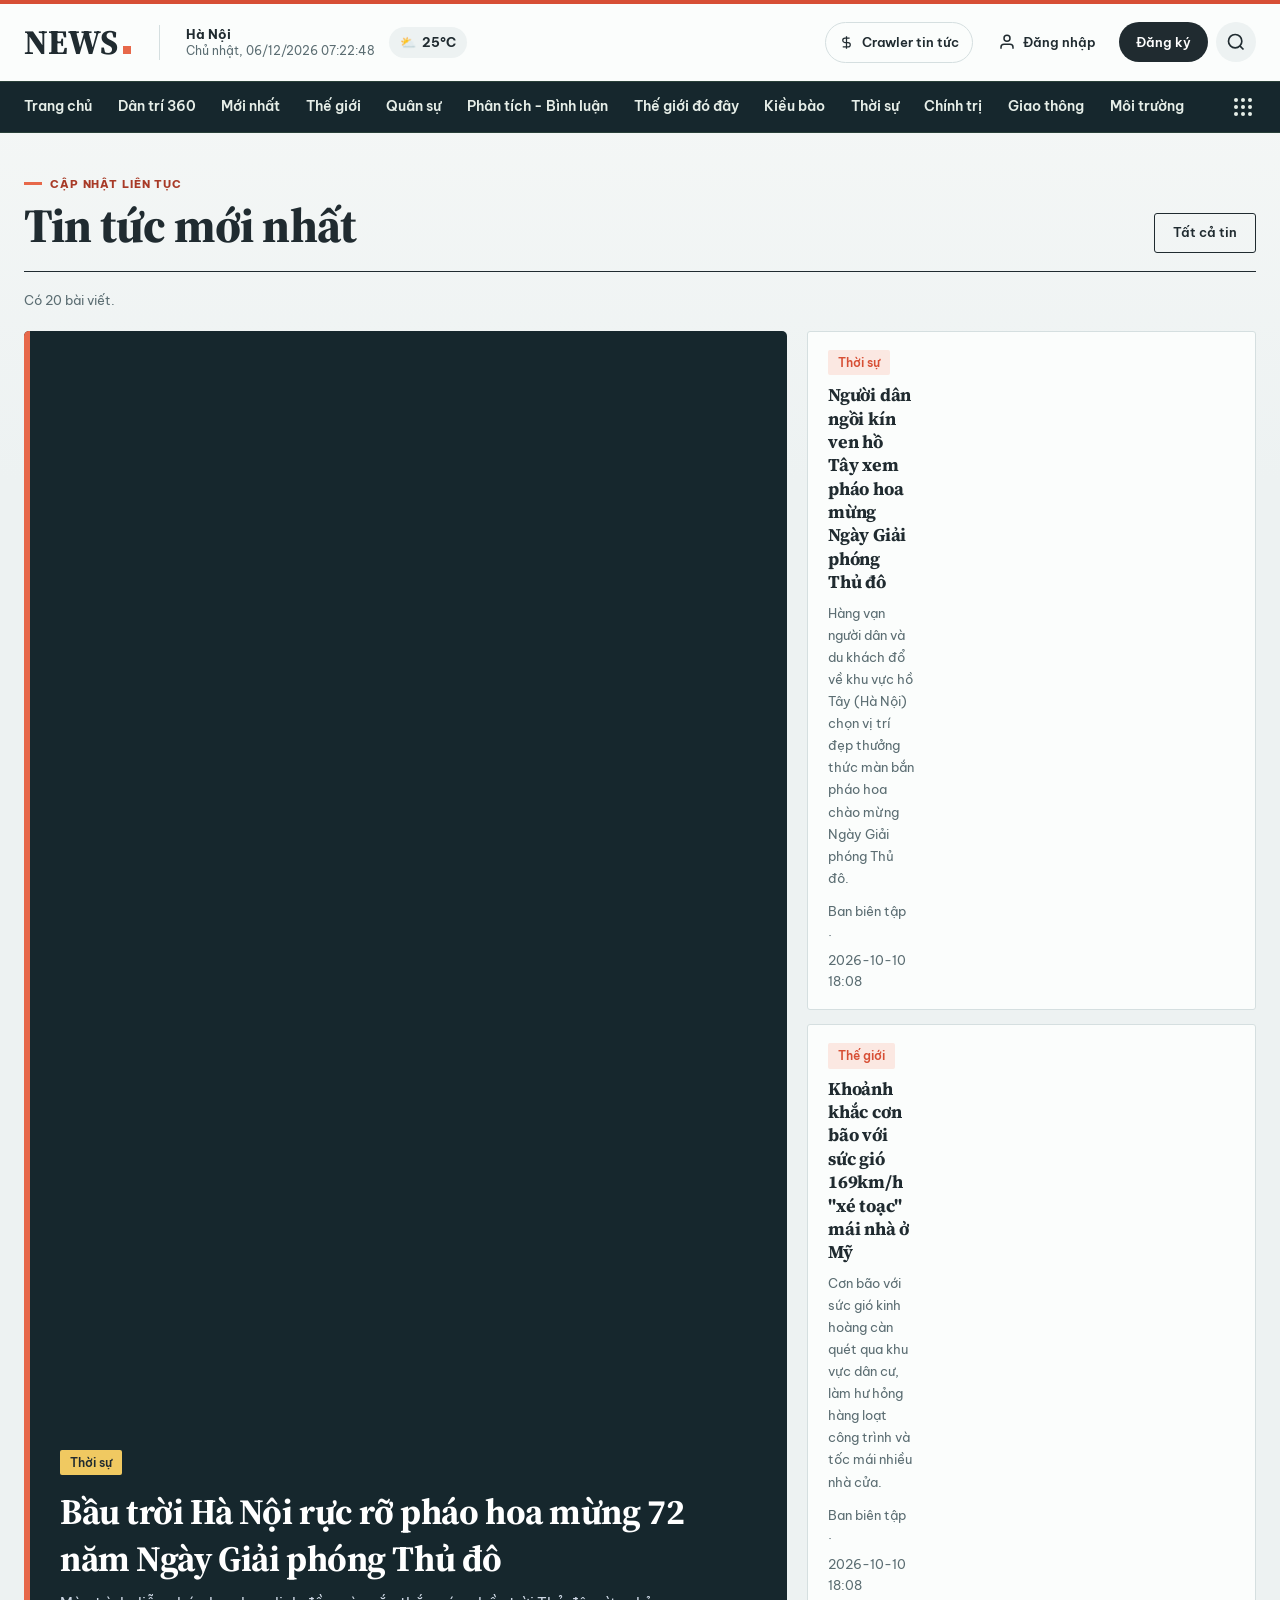
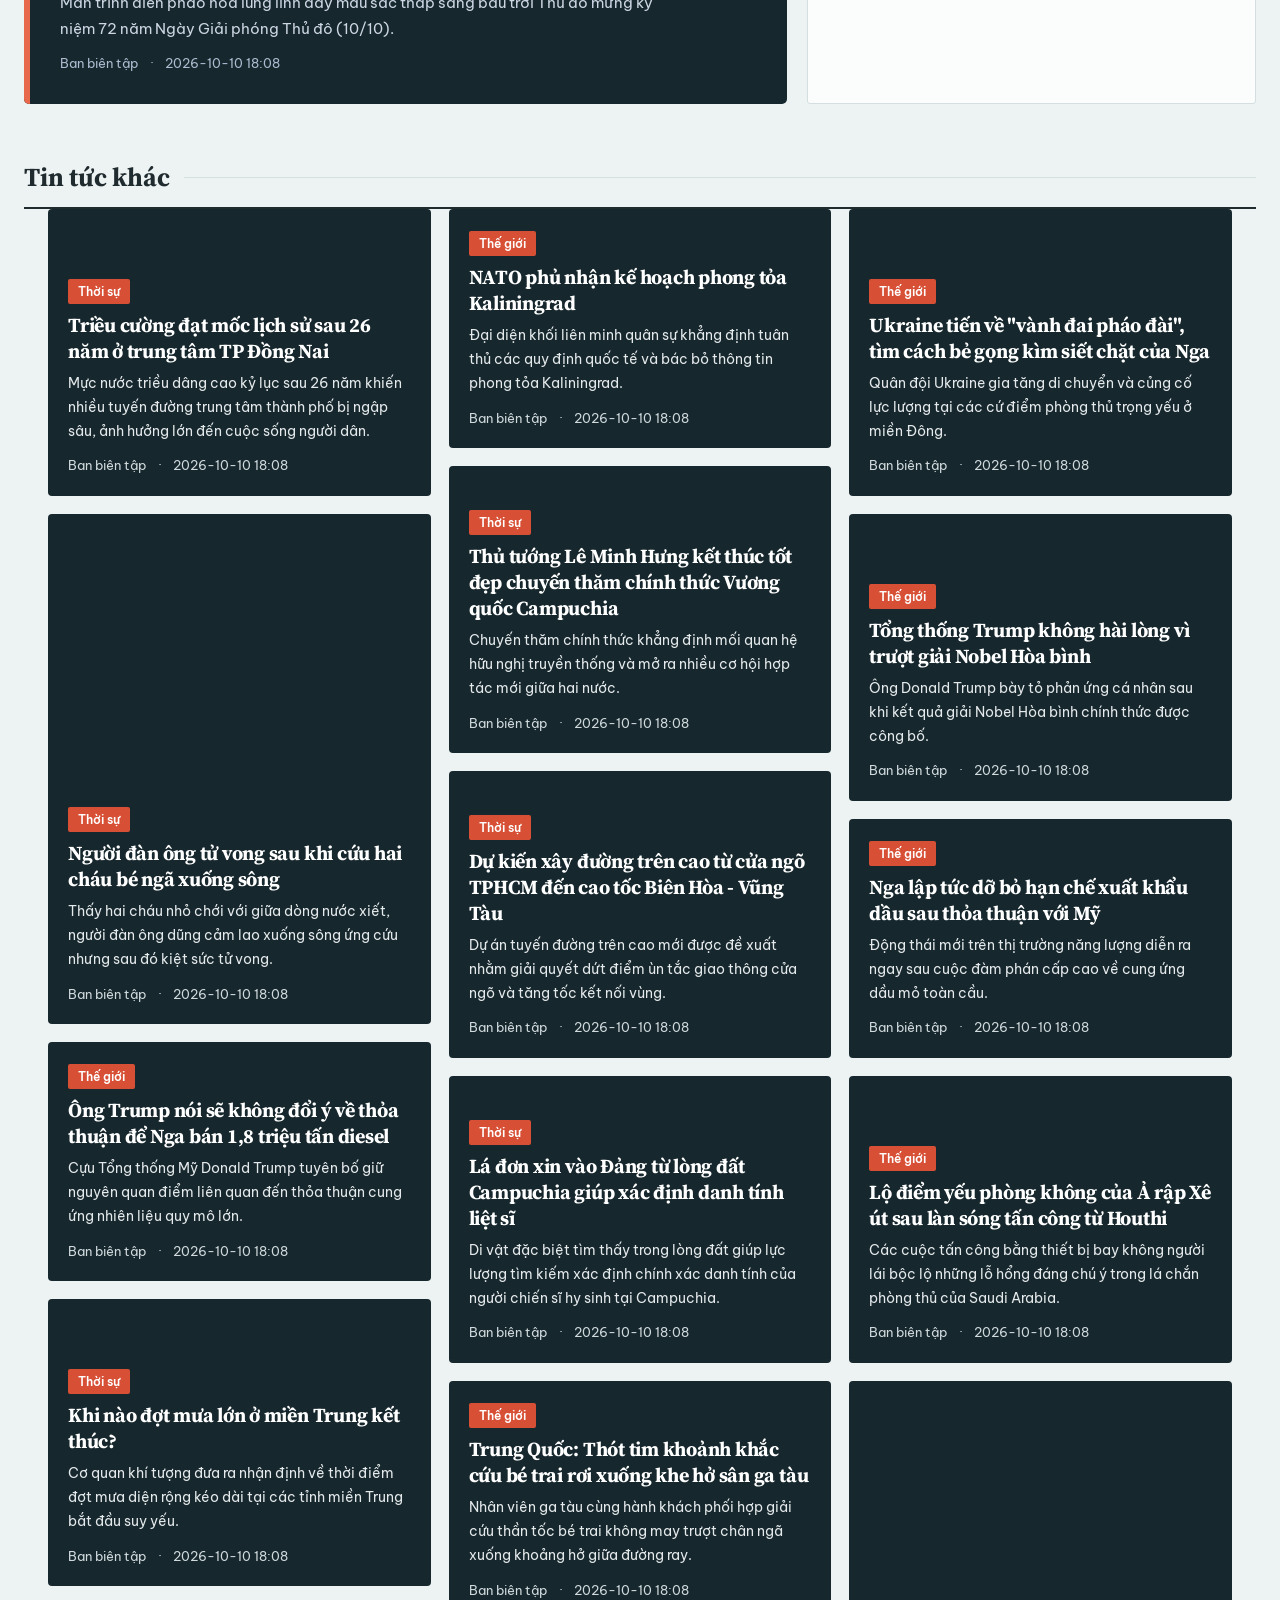
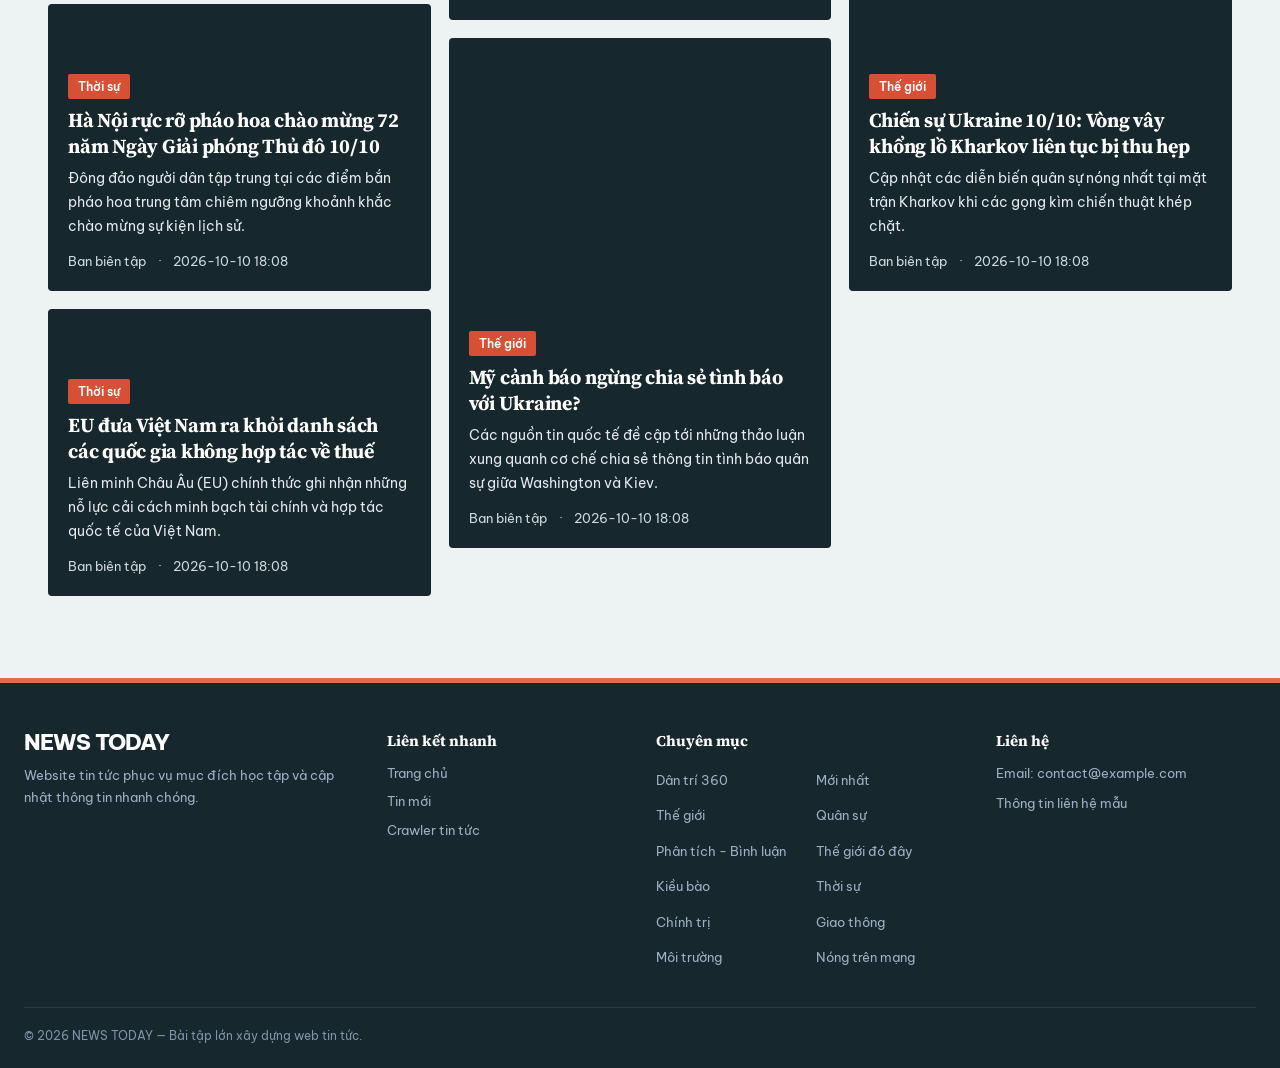
==== index.html @ 9f0e6c3c "Initial commit - Cập nhật dữ liệu bài viết và chuyên mục" ====
<!DOCTYPE html>
<html lang="vi">
<head>
  <meta charset="UTF-8">
  <meta name="viewport" content="width=device-width, initial-scale=1.0">
  <meta name="referrer" content="no-referrer">
  <meta name="theme-color" content="#14243a">
  <meta name="description" content="NEWS TODAY — cập nhật tin tức mới nhất, nhanh chóng và dễ theo dõi.">
  <title>News Today - Tin tức mỗi ngày</title>
  <link rel="stylesheet" href="css/style.css">
</head>
<body>

  <!-- HEADER PHONG CÁCH DÂN TRÍ -->
  <header class="site-header">
    <div class="container header-inner">
      
      <!-- Khối bên trái: Logo + Ngày giờ + Nhiệt độ -->
      <div class="header-left">
        <a class="logo" href="index.html">NEWS </a>
        
        <div class="header-datetime-weather">
          <div class="location-date">
            <span class="location">Hà Nội</span>
            <span id="realtime-clock" class="date-time">Chủ nhật, 11/10/2026 00:00:00</span>
          </div>
          
          <div class="weather-box">
            <span class="weather-icon">⛅</span>
            <span class="temp">25°C</span>
          </div>
        </div>
      </div>

      <!-- Khối bên phải: Crawler link + Đăng nhập / Đăng ký + Tìm kiếm -->
      <div class="header-right">
        <a class="crawler-link" href="crawler.html">
          <svg width="15" height="15" viewBox="0 0 24 24" fill="none" stroke="currentColor" stroke-width="2"><path d="M12 2v20M17 5H9.5a3.5 3.5 0 0 0 0 7h5a3.5 3.5 0 0 1 0 7H6"/></svg>
          <span>Crawler tin tức</span>
        </a>
        
        <div class="auth-buttons">
          <button type="button" class="btn-auth btn-login" id="open-login-btn">
            <svg width="18" height="18" viewBox="0 0 24 24" fill="none" stroke="currentColor" stroke-width="2">
              <path d="M20 21v-2a4 4 0 0 0-4-4H8a4 4 0 0 0-4 4v2"></path>
              <circle cx="12" cy="7" r="4"></circle>
            </svg>
            <span>Đăng nhập</span>
          </button>
          <button type="button" class="btn-auth btn-register" id="open-register-btn">
            <span>Đăng ký</span>
          </button>
        </div>

        <button class="search-btn" type="button" aria-label="Tìm kiếm">
          <svg width="20" height="20" viewBox="0 0 24 24" fill="none" stroke="currentColor" stroke-width="2">
            <circle cx="11" cy="11" r="8"></circle>
            <line x1="21" y1="21" x2="16.65" y2="16.65"></line>
          </svg>
        </button>
      </div>

    </div>
  </header>

  <!-- NAVBAR CHUYÊN MỤC & MEGA MENU -->
  <nav class="navbar" aria-label="Điều hướng chuyên mục">
    <div class="container navbar-inner">
      <div class="nav-links" id="menu">
        <a href="index.html" class="nav-home-icon">🏠</a>
        <a href="index.html?category=latest">Mới nhất</a>
        <a href="index.html?category=the-gioi">Thế giới</a>
        <a href="index.html?category=thoi-su">Thời sự</a>
        <a href="index.html?category=phap-luat">Pháp luật</a>
        <a href="index.html?category=suc-khoe">Sức khỏe</a>
        <a href="index.html?category=doi-song">Đời sống</a>
        <a href="index.html?category=du-lich">Du lịch</a>
        <a href="index.html?category=kinh-doanh">Kinh doanh</a>
        <a href="index.html?category=bat-dong-san">Bất động sản</a>
        <a href="index.html?category=the-thao">Thể thao</a>
        <a href="index.html?category=giai-tri">Giải trí</a>
        <a href="index.html?category=giao-duc">Giáo dục</a>
        <a href="index.html?category=cong-nghe">Công nghệ</a>
      </div>

      <button type="button" class="mega-menu-toggle" id="mega-menu-btn" title="Tất cả chuyên mục" aria-label="Mở tất cả chuyên mục">
        <span></span><span></span><span></span>
        <span></span><span></span><span></span>
        <span></span><span></span><span></span>
      </button>
    </div>

    <!-- BẢNG MEGA MENU MỞ RỘNG KHI BẤM NÚT "..." -->
    <div class="mega-menu-overlay" id="mega-menu-overlay">
      <div class="container mega-menu-container">
        
        <div class="mega-grid">
          <div class="mega-col">
            <h3><a href="index.html?category=the-gioi">THẾ GIỚI</a></h3>
            <ul>
              <li><a href="index.html?category=quan-su">Quân sự</a></li>
              <li><a href="index.html?category=phan-tich">Phân tích - Bình luận</a></li>
              <li><a href="index.html?category=the-gioi-do-day">Thế giới đó đây</a></li>
              <li><a href="index.html?category=kieu-bao">Kiều bào</a></li>
            </ul>
          </div>

          <div class="mega-col">
            <h3><a href="index.html?category=thoi-su">THỜI SỰ</a></h3>
            <ul>
              <li><a href="index.html?category=chinh-tri">Chính trị</a></li>
              <li><a href="index.html?category=giao-thong">Giao thông</a></li>
              <li><a href="index.html?category=moi-truong">Môi trường</a></li>
              <li><a href="index.html?category=nong-tren-mang">Nóng trên mạng</a></li>
            </ul>
          </div>

          <div class="mega-col">
            <h3><a href="index.html?category=phap-luat">PHÁP LUẬT</a></h3>
            <ul>
              <li><a href="index.html?category=phap-luat">Hồ sơ vụ án</a></li>
              <li><a href="index.html?category=phap-luat">Pháp đình</a></li>
            </ul>
          </div>

          <div class="mega-col">
            <h3><a href="index.html?category=suc-khoe">SỨC KHỎE</a></h3>
            <ul>
              <li><a href="index.html?category=suc-khoe">Ung thư</a></li>
              <li><a href="index.html?category=suc-khoe">Sống khỏe</a></li>
              <li><a href="index.html?category=suc-khoe">Thận & bệnh mãn tính</a></li>
              <li><a href="index.html?category=suc-khoe">Tầm soát - Chẩn đoán</a></li>
            </ul>
          </div>

          <div class="mega-col">
            <h3><a href="index.html?category=doi-song">ĐỜI SỐNG</a></h3>
            <ul>
              <li><a href="index.html?category=doi-song">Cộng đồng</a></li>
              <li><a href="index.html?category=doi-song">Thượng lưu</a></li>
              <li><a href="index.html?category=doi-song">Nhà đẹp</a></li>
              <li><a href="index.html?category=doi-song">Giới trẻ</a></li>
            </ul>
          </div>

          <div class="mega-col">
            <h3><a href="index.html?category=du-lich">DU LỊCH</a></h3>
            <ul>
              <li><a href="index.html?category=du-lich">Khám phá</a></li>
              <li><a href="index.html?category=du-lich">Món ngon - Điểm đẹp</a></li>
              <li><a href="index.html?category=du-lich">Tour hay - Khuyến mại</a></li>
            </ul>
          </div>

          <div class="mega-col">
            <h3><a href="index.html?category=kinh-doanh">KINH DOANH</a></h3>
            <ul>
              <li><a href="index.html?category=kinh-doanh">Tài chính</a></li>
              <li><a href="index.html?category=kinh-doanh">Chứng khoán</a></li>
              <li><a href="index.html?category=kinh-doanh">Doanh nghiệp</a></li>
              <li><a href="index.html?category=kinh-doanh">Khởi nghiệp</a></li>
            </ul>
          </div>

          <div class="mega-col">
            <h3><a href="index.html?category=bat-dong-san">BẤT ĐỘNG SẢN</a></h3>
            <ul>
              <li><a href="index.html?category=bat-dong-san">Dự án</a></li>
              <li><a href="index.html?category=bat-dong-san">Thị trường</a></li>
              <li><a href="index.html?category=bat-dong-san">Nhà đất</a></li>
              <li><a href="index.html?category=bat-dong-san">Nhịp sống đô thị</a></li>
            </ul>
          </div>

          <div class="mega-col">
            <h3><a href="index.html?category=the-thao">THỂ THAO</a></h3>
            <ul>
              <li><a href="index.html?category=the-thao">Bóng đá</a></li>
              <li><a href="index.html?category=the-thao">Pickleball</a></li>
              <li><a href="index.html?category=the-thao">Tennis</a></li>
              <li><a href="index.html?category=the-thao">Golf</a></li>
              <li><a href="index.html?category=the-thao">Cầu lông</a></li>
              <li><a href="index.html?category=the-thao">Bóng rổ</a></li>
            </ul>
          </div>

          <div class="mega-col">
            <h3><a href="index.html?category=giai-tri">GIẢI TRÍ</a></h3>
            <ul>
              <li><a href="index.html?category=giai-tri">Hậu trường</a></li>
              <li><a href="index.html?category=giai-tri">Sách hay</a></li>
              <li><a href="index.html?category=giai-tri">Điện ảnh</a></li>
              <li><a href="index.html?category=giai-tri">Âm nhạc</a></li>
            </ul>
          </div>

          <div class="mega-col">
            <h3><a href="index.html?category=giao-duc">GIÁO DỤC</a></h3>
            <ul>
              <li><a href="index.html?category=giao-duc">Góc phụ huynh</a></li>
              <li><a href="index.html?category=giao-duc">Khuyến học</a></li>
              <li><a href="index.html?category=giao-duc">Gương sáng</a></li>
            </ul>
          </div>

          <div class="mega-col">
            <h3><a href="index.html?category=cong-nghe">CÔNG NGHỆ</a></h3>
            <ul>
              <li><a href="index.html?category=cong-nghe">AI & Internet</a></li>
              <li><a href="index.html?category=cong-nghe">An ninh mạng</a></li>
              <li><a href="index.html?category=cong-nghe">Gia dụng thông minh</a></li>
            </ul>
          </div>
        </div>

        <div class="mega-sidebar">
          <div class="mega-sidebar-group">
            <a href="#"><strong>Dmagazine</strong></a>
            <a href="#"><strong>DNews</strong></a>
            <a href="#"><strong>D-Buzz</strong></a>
            <a href="#"><strong>Photo News</strong></a>
          </div>
          <div class="mega-sidebar-group">
            <a href="#">Infographic</a>
            <a href="#">Interactive</a>
            <a href="#">Tâm điểm</a>
            <a href="#">Bạn đọc</a>
          </div>
          <div class="mega-contact">
            <p>📧 <strong>Liên hệ tòa soạn:</strong><br>contact@newstoday.vn</p>
            <p>📢 <strong>Liên hệ quảng cáo:</strong><br>ads@newstoday.vn</p>
          </div>
        </div>

      </div>
    </div>
  </nav>

  <!-- NỘI DUNG CHÍNH -->
  <main class="container page-content">
    <div class="section-heading">
      <div>
        <p class="eyebrow">CẬP NHẬT LIÊN TỤC</p>
        <h1 id="category-title">Tin tức mới nhất</h1>
      </div>
      <button id="show-all" class="text-button" type="button">Tất cả tin</button>
    </div>
    <p id="status-message" class="status-message" aria-live="polite"></p>
    <section id="featured-news" class="featured-news" aria-label="Tin nổi bật"></section>
    <section class="more-news-section">
      <h2>Tin tức khác</h2>
      <div id="news-list" class="news-list"></div>
    </section>
  </main>

  <!-- HỘP TÌM KIẾM TIN TỨC -->
  <div class="search-overlay" id="search-modal" aria-hidden="true">
    <section class="search-panel" role="dialog" aria-modal="true" aria-labelledby="search-title">
      <button class="search-close" type="button" id="close-search-btn" aria-label="Đóng tìm kiếm">&times;</button>
      <h2 id="search-title">Tìm kiếm tin tức</h2>
      <p class="search-intro">Tìm nhanh theo tiêu đề, chuyên mục hoặc nội dung bài viết.</p>
      <form class="site-search-form" id="site-search-form" role="search">
        <input id="site-search-input" name="q" type="search" placeholder="Ví dụ: kinh doanh, giáo dục…" autocomplete="off" aria-label="Từ khóa tìm kiếm" required>
        <button class="search-submit" type="submit">Tìm kiếm</button>
      </form>
      <p class="search-status" id="search-status" aria-live="polite">Nhập từ khóa để bắt đầu.</p>
      <div class="search-results" id="search-results" aria-live="polite"></div>
    </section>
  </div>

  <!-- POPUP MODAL ĐĂNG NHẬP / ĐĂNG KÝ -->
  <div class="auth-modal-overlay" id="auth-modal" aria-hidden="true">
    <div class="auth-modal-card">
      <button type="button" class="auth-close-btn" id="close-auth-modal" aria-label="Đóng">&times;</button>
      
      <!-- Chuyển đổi Tab Login / Register -->
      <div class="auth-tabs">
        <button type="button" class="auth-tab active" data-tab="login">Đăng nhập</button>
        <button type="button" class="auth-tab" data-tab="register">Đăng ký tài khoản</button>
      </div>

      <div class="auth-body">
        <!-- ĐĂNG NHẬP BẰNG TÀI KHOẢN MẠNG XÃ HỘI -->
        <div class="social-login-group">
          <button type="button" class="btn-social btn-google" id="btn-google-login">
            <svg width="18" height="18" viewBox="0 0 24 24">
              <path fill="#4285F4" d="M22.56 12.25c0-.78-.07-1.53-.2-2.25H12v4.26h5.92c-.26 1.37-1.04 2.53-2.21 3.31v2.77h3.57c2.08-1.92 3.28-4.74 3.28-8.09z"/>
              <path fill="#34A853" d="M12 23c2.97 0 5.46-.98 7.28-2.66l-3.57-2.77c-.98.66-2.23 1.06-3.71 1.06-2.86 0-5.29-1.93-6.16-4.53H2.18v2.84C3.99 20.53 7.7 23 12 23z"/>
              <path fill="#FBBC05" d="M5.84 14.09c-.22-.66-.35-1.36-.35-2.09s.13-1.43.35-2.09V7.06H2.18C1.43 8.55 1 10.22 1 12s.43 3.45 1.18 4.94l2.85-2.22.81-.63z"/>
              <path fill="#EA4335" d="M12 5.38c1.62 0 3.06.56 4.21 1.64l3.15-3.15C17.45 2.09 14.97 1 12 1 7.7 1 3.99 3.47 2.18 7.06l3.66 2.84c.87-2.6 3.3-4.52 6.16-4.52z"/>
            </svg>
            <span>Tiếp tục với Google</span>
          </button>

          <button type="button" class="btn-social btn-facebook" id="btn-facebook-login">
            <svg width="18" height="18" fill="currentColor" viewBox="0 0 24 24">
              <path d="M24 12.073c0-6.627-5.373-12-12-12s-12 5.373-12 12c0 5.99 4.388 10.954 10.125 11.854v-8.385H7.078v-3.47h3.047V9.43c0-3.007 1.792-4.669 4.533-4.669 1.312 0 2.686.235 2.686.235v2.953H15.83c-1.491 0-1.956.925-1.956 1.874v2.25h3.328l-.532 3.47h-2.796v8.385C19.612 23.027 24 18.062 24 12.073z"/>
            </svg>
            <span>Tiếp tục với Facebook</span>
          </button>
        </div>

        <div class="auth-divider">
          <span>hoặc sử dụng Email</span>
        </div>

        <!-- FORM ĐĂNG NHẬP -->
        <form id="form-login" class="auth-form active">
          <div class="form-group">
            <label for="login-email">Email / Tên tài khoản</label>
            <input type="email" id="login-email" placeholder="nhapemail@example.com" required>
          </div>
          <div class="form-group">
            <label for="login-password">Mật khẩu</label>
            <input type="password" id="login-password" placeholder="••••••••" required>
          </div>
          <div class="form-actions">
            <label class="remember-me">
              <input type="checkbox" id="login-remember"> Ghi nhớ đăng nhập
            </label>
            <a href="#" class="forgot-pass">Quên mật khẩu?</a>
          </div>
          <button type="submit" class="btn-submit">Đăng nhập</button>
        </form>

        <!-- FORM ĐĂNG KÝ -->
        <form id="form-register" class="auth-form">
          <div class="form-group">
            <label for="reg-fullname">Họ và tên</label>
            <input type="text" id="reg-fullname" placeholder="Nguyễn Văn A" required>
          </div>
          <div class="form-group">
            <label for="reg-email">Địa chỉ Email</label>
            <input type="email" id="reg-email" placeholder="nhapemail@example.com" required>
          </div>
          <div class="form-group">
            <label for="reg-password">Mật khẩu</label>
            <input type="password" id="reg-password" placeholder="Tối thiểu 6 ký tự" minlength="6" required>
          </div>
          <div class="form-group">
            <label for="reg-confirm-password">Xác nhận mật khẩu</label>
            <input type="password" id="reg-confirm-password" placeholder="Nhập lại mật khẩu" required>
          </div>
          <div class="form-actions">
            <label class="remember-me">
              <input type="checkbox" required> Tôi đồng ý với <a href="#">Điều khoản sử dụng</a>
            </label>
          </div>
          <button type="submit" class="btn-submit">Tạo tài khoản</button>
        </form>

      </div>
    </div>
  </div>

  <!-- FOOTER -->
  <footer class="site-footer">
    <div class="container footer-grid">
      <section>
        <h2>NEWS TODAY</h2>
        <p>Website tin tức phục vụ mục đích học tập và cập nhật thông tin nhanh chóng.</p>
      </section>
      <section>
        <h3>Liên kết nhanh</h3>
        <a href="index.html">Trang chủ</a>
        <a href="index.html?category=latest">Tin mới</a>
        <a href="crawler.html">Crawler tin tức</a>
      </section>
      <section>
        <h3>Chuyên mục</h3>
        <div id="footer-categories" class="footer-links"></div>
      </section>
      <section>
        <h3>Liên hệ</h3>
        <p>Email: contact@example.com</p>
        <p>Thông tin liên hệ mẫu</p>
      </section>
    </div>
    <div class="container copyright">© 2026 NEWS TODAY — Bài tập lớn xây dựng web tin tức.</div>
  </footer>

  <!-- NHỮNG FILE SCRIPT CHÍNH -->
  <script src="js/storage.js"></script>
  <script src="js/app.js"></script>
  <script src="js/button.js"></script>

  <!-- SCRIPT ĐỒNG HỒ REAL-TIME -->
  <script>
    function updateClock() {
      const now = new Date();
      const days = ['Chủ nhật', 'Thứ hai', 'Thứ ba', 'Thứ tư', 'Thứ năm', 'Thứ sáu', 'Thứ bảy'];
      const dayName = days[now.getDay()];
      
      const day = String(now.getDate()).padStart(2, '0');
      const month = String(now.getMonth() + 1).padStart(2, '0');
      const year = now.getFullYear();
      
      const hours = String(now.getHours()).padStart(2, '0');
      const minutes = String(now.getMinutes()).padStart(2, '0');
      const seconds = String(now.getSeconds()).padStart(2, '0');

      const timeString = `${dayName}, ${day}/${month}/${year} ${hours}:${minutes}:${seconds}`;
      const clockEl = document.getElementById('realtime-clock');
      if (clockEl) clockEl.innerText = timeString;
    }

    updateClock();
    setInterval(updateClock, 1000);
  </script>
</body>
</html>
---- css/style.css ----
/* NEWS TODAY — giao diện báo điện tử: tiêu đề chữ có chân, nội dung chữ không chân, một điểm nhấn đỏ */
@import url("https://fonts.googleapis.com/css2?family=Be+Vietnam+Pro:wght@400;500;600;700;800&family=Source+Serif+4:opsz,wght@8..60,600;8..60,700;8..60,800&display=swap");

:root {
  color-scheme: light;
  --ink: #14202e;
  --night: #0d1827;
  --paper: #f1f3f6;
  --surface: #ffffff;
  --line: #dfe4eb;
  --muted: #5b6a7d;
  --brand: #d3243b;
  --brand-dark: #b01a2f;
  --brand-tint: #fdecef;
  --serif: "Source Serif 4", "Noto Serif", Georgia, "Times New Roman", serif;
  --sans: "Be Vietnam Pro", ui-sans-serif, system-ui, -apple-system, "Segoe UI", Roboto, Arial, sans-serif;
  --radius: 16px;
  --radius-sm: 10px;
  --shadow-md: 0 18px 48px rgba(13, 24, 39, .18);
  --container: 1200px;
}

*, *::before, *::after { box-sizing: border-box; }
html { scroll-behavior: smooth; scroll-padding-top: 80px; }
body { margin: 0; color: var(--ink); background: var(--paper); font: 400 15px/1.65 var(--sans); -webkit-font-smoothing: antialiased; }
button, input, textarea, select { font: inherit; }
a { color: inherit; }
button { color: inherit; }
img { max-width: 100%; }
:focus-visible { outline: 3px solid rgba(211, 36, 59, .4); outline-offset: 3px; }
::selection { color: #fff; background: var(--brand); }
.container { width: min(var(--container), calc(100% - 48px)); margin-inline: auto; }

/* ---------- Header ---------- */
.site-header { position: relative; z-index: 910; padding: 16px 0; background: var(--surface); }
.header-inner { display: flex; align-items: center; justify-content: space-between; gap: 24px; }
.header-left, .header-right { display: flex; align-items: center; min-width: 0; }
.header-left { gap: 28px; }
.logo { display: inline-flex; flex-shrink: 0; align-items: baseline; gap: 2px; color: var(--ink); font: 800 clamp(24px, 2.3vw, 30px)/1 var(--sans); letter-spacing: -.045em; text-decoration: none; }
.logo::after { width: 9px; height: 9px; margin-left: 3px; border-radius: 2px; background: var(--brand); content: ""; }
.header-datetime-weather { display: flex; align-items: center; gap: 14px; padding-left: 26px; border-left: 1px solid var(--line); font-size: 12px; }
.location-date { display: flex; flex-direction: column; line-height: 1.4; }
.location { font-size: 13px; font-weight: 700; }
.date-time { color: var(--muted); font-size: 12px; white-space: nowrap; font-variant-numeric: tabular-nums; }
.weather-box { display: inline-flex; align-items: center; gap: 6px; padding: 5px 11px; color: var(--ink); background: var(--paper); border-radius: 999px; font-size: 13px; font-weight: 700; white-space: nowrap; }
.header-right { justify-content: flex-end; gap: 8px; }
.crawler-link, .btn-auth, .search-btn, .mega-menu-toggle, .text-button { display: inline-flex; align-items: center; justify-content: center; transition: color .16s, background .16s, border-color .16s; }
.crawler-link { gap: 8px; padding: 9px 13px; color: var(--ink); border: 1px solid var(--line); border-radius: 999px; font-size: 12.5px; font-weight: 600; text-decoration: none; white-space: nowrap; }
.crawler-link:hover, .crawler-link[aria-current="page"] { color: var(--brand); border-color: var(--brand); background: var(--brand-tint); }
.auth-buttons { display: flex; align-items: center; gap: 6px; }
.btn-auth { gap: 7px; min-height: 40px; padding: 8px 16px; border: 1px solid transparent; border-radius: 999px; cursor: pointer; font-size: 12.5px; font-weight: 600; white-space: nowrap; }
.btn-login { color: var(--ink); background: transparent; }
.btn-login:hover { color: var(--brand); background: var(--brand-tint); }
.btn-register { color: #fff; background: var(--ink); }
.btn-register:hover { background: var(--brand); }
.search-btn { width: 40px; height: 40px; flex-shrink: 0; border: 0; border-radius: 50%; background: var(--paper); color: var(--ink); cursor: pointer; }
.search-btn:hover { color: #fff; background: var(--brand); }

/* ---------- Navbar ---------- */
.navbar { position: sticky; top: 0; z-index: 900; background: var(--surface); border-top: 1px solid var(--line); border-bottom: 1px solid var(--line); }
.navbar-inner { display: flex; align-items: center; justify-content: space-between; min-height: 50px; gap: 10px; }
.nav-links { display: flex; align-items: center; gap: clamp(16px, 2vw, 28px); min-width: 0; overflow-x: auto; scrollbar-width: none; white-space: nowrap; }
.nav-links::-webkit-scrollbar { display: none; }
.nav-links a { position: relative; display: inline-flex; align-items: center; min-height: 50px; color: var(--ink); font-size: 14px; font-weight: 600; text-decoration: none; transition: color .16s; }
.nav-links a::after { position: absolute; right: 0; bottom: -1px; left: 0; height: 3px; background: var(--brand); content: ""; transform: scaleX(0); transform-origin: left; transition: transform .2s; }
.nav-links a:hover { color: var(--brand); }
.nav-links a[aria-current="page"] { color: var(--brand); }
.nav-links a:hover::after, .nav-links a[aria-current="page"]::after { transform: scaleX(1); }
.nav-links .nav-home-icon { font-size: 16px; }
.mega-menu-toggle { display: grid; grid-template-columns: repeat(3, 4px); gap: 3px; flex-shrink: 0; padding: 10px 4px 10px 14px; border: 0; background: transparent; cursor: pointer; }
.mega-menu-toggle span { width: 4px; height: 4px; border-radius: 50%; background: var(--ink); transition: background .16s; }
.mega-menu-toggle:hover span, .mega-menu-toggle.active span { background: var(--brand); }
.subnav { background: var(--paper); border-top: 1px solid var(--line); }
.subnav-inner { display: flex; gap: 22px; overflow-x: auto; scrollbar-width: none; white-space: nowrap; }
.subnav-inner a { padding: 10px 0; color: var(--muted); font-size: 13px; font-weight: 600; text-decoration: none; border-bottom: 2px solid transparent; }
.subnav-inner a:hover, .subnav-inner a[aria-current="page"] { color: var(--ink); border-bottom-color: var(--brand); }

.mega-menu-overlay { display: none; position: absolute; top: 100%; right: 0; left: 0; max-height: min(78vh, 720px); overflow: auto; padding: 28px 0 32px; background: var(--surface); border-bottom: 1px solid var(--line); box-shadow: var(--shadow-md); }
.mega-menu-overlay.active { display: block; animation: menuIn .16s ease-out; }
@keyframes menuIn { from { opacity: 0; transform: translateY(-6px); } to { opacity: 1; transform: none; } }
.mega-menu-container { display: grid; grid-template-columns: minmax(0, 3.4fr) minmax(200px, 1fr); gap: 32px; }
.mega-grid { display: grid; grid-template-columns: repeat(4, minmax(0, 1fr)); gap: 26px 22px; align-content: start; }
.mega-col h3 { margin: 0 0 8px; padding-bottom: 8px; border-bottom: 2px solid var(--ink); font: 700 15px/1.3 var(--serif); }
.mega-col h3 a { text-decoration: none; }
.mega-col h3 a:hover, .mega-col ul li a:hover { color: var(--brand); }
.mega-col ul { margin: 0; padding: 0; list-style: none; }
.mega-col ul li { margin: 7px 0; }
.mega-col ul li a { color: var(--muted); font-size: 13px; text-decoration: none; }
.mega-sidebar { display: flex; flex-direction: column; gap: 16px; padding-left: 26px; border-left: 1px solid var(--line); font-size: 13px; }
.mega-sidebar a { display: block; margin-bottom: 7px; color: var(--ink); text-decoration: none; }
.mega-sidebar a:hover { color: var(--brand); }
.mega-sidebar-group { padding-bottom: 8px; border-bottom: 1px solid var(--line); }
.mega-contact { color: var(--muted); font-size: 12.5px; overflow-wrap: anywhere; }
.mega-contact p { margin: 0 0 12px; }

/* ---------- Trang chủ ---------- */
.page-content { padding-top: 36px; padding-bottom: 64px; }
.section-heading { display: flex; align-items: flex-end; justify-content: space-between; gap: 18px; margin-bottom: 8px; }
.eyebrow { display: flex; align-items: center; gap: 8px; margin: 0 0 6px; color: var(--muted); font-size: 13px; font-weight: 500; }
.eyebrow::before { width: 8px; height: 8px; border-radius: 50%; background: var(--brand); content: ""; }
.section-heading h1 { margin: 0; font: 800 clamp(30px, 3.6vw, 46px)/1.12 var(--serif); letter-spacing: -.02em; }
.text-button { min-height: 40px; padding: 8px 18px; border: 1px solid var(--ink); border-radius: 999px; background: transparent; cursor: pointer; font-size: 13px; font-weight: 600; white-space: nowrap; }
.text-button:hover { color: #fff; background: var(--ink); }
.status-message { margin: 0 0 20px; color: var(--muted); font-size: 13px; }

.featured-news { display: grid; grid-template-columns: minmax(0, 1.7fr) minmax(300px, 1fr); gap: 20px; align-items: stretch; }
.news-card { position: relative; min-width: 0; overflow: hidden; background: var(--surface); border: 1px solid var(--line); border-radius: var(--radius); }
.news-card h2 a::after, .news-card h3 a::after { position: absolute; inset: 0; z-index: 1; content: ""; }
.news-card h2, .news-card h3 { margin: 10px 0 8px; font-family: var(--serif); font-weight: 700; letter-spacing: -.012em; line-height: 1.3; }
.news-card h2 { font-size: clamp(24px, 2.8vw, 36px); }
.news-card h3 { font-size: 19px; }
.news-card h2 a, .news-card h3 a { text-decoration: none; transition: color .16s; }
.news-card:hover h2 a, .news-card:hover h3 a { color: var(--brand); }
.news-card p { margin: 8px 0 0; color: var(--muted); font-size: 14px; line-height: 1.7; }
.news-card-media { display: block; overflow: hidden; background: #dfe5ec; }
.news-card-media img { display: block; width: 100%; height: 100%; object-fit: cover; transition: transform .5s ease; }
.news-card:hover .news-card-media img { transform: scale(1.03); }
.news-card-content { min-width: 0; padding: 20px 22px; }
.category-label { display: inline-flex; width: fit-content; max-width: 100%; padding: 3px 10px; color: var(--brand); background: var(--brand-tint); border-radius: 999px; font-size: 12px; font-weight: 600; line-height: 1.6; }
.post-meta { display: flex; flex-wrap: wrap; align-items: center; gap: 4px 12px; margin-top: 12px; color: var(--muted); font-size: 12.5px; }
.post-meta span + span::before, .post-meta::before { content: none; }

/* Bài nổi bật: ảnh phủ chữ, hoặc khối tối khi không có ảnh */
.featured-main { display: flex; min-height: 460px; flex-direction: column; justify-content: flex-end; color: #fff; background: var(--night); border: 0; }
.featured-main::before { position: absolute; top: 0; bottom: 0; left: 0; width: 5px; background: var(--brand); content: ""; z-index: 2; }
.featured-main:not(:has(.news-card-media)) { background: radial-gradient(120% 90% at 100% 0%, #223a58 0%, var(--night) 60%); }
.featured-main .news-card-media { position: absolute; inset: 0; background: var(--night); }
.featured-main .news-card-media::after { position: absolute; inset: 0; background: linear-gradient(to top, rgba(8, 16, 28, .94) 8%, rgba(8, 16, 28, .35) 62%, rgba(8, 16, 28, .05)); content: ""; }
.featured-main .news-card-content { position: relative; padding: 32px 36px 30px; }
.featured-main .category-label { color: #fff; background: var(--brand); }
.featured-main h2 { margin-top: 14px; }
.featured-main:hover h2 a { color: #fff; text-decoration: underline; text-decoration-thickness: 2px; text-underline-offset: 5px; }
.featured-main p { max-width: 62ch; color: #cdd7e4; font-size: 15px; }
.featured-main .post-meta { color: #aebbd0; }
.featured-side { display: grid; grid-template-rows: repeat(2, minmax(0, 1fr)); gap: 20px; }
.featured-side .news-card { display: flex; flex-direction: column; justify-content: center; }
.featured-side .news-card:has(.news-card-media) { display: grid; grid-template-columns: 128px minmax(0, 1fr); }
.featured-side .news-card:has(.news-card-media) .news-card-media { height: 100%; min-height: 150px; }
.featured-side .news-card-content { padding: 18px 20px; }
.featured-side .news-card h3 { margin-top: 8px; font-size: 18px; }
.featured-side .news-card p { font-size: 13px; }

/* Danh sách dọc */
.more-news-section { margin-top: 52px; }
.more-news-section > h2 { display: flex; align-items: center; gap: 14px; margin: 0 0 14px; font: 700 24px/1.2 var(--serif); }
.more-news-section > h2::after { flex: 1; height: 1px; background: var(--line); content: ""; }
.news-list { display: block; padding: 0 28px; background: var(--surface); border: 1px solid var(--line); border-radius: var(--radius); }
.list-card + .list-card { border-top: 1px solid var(--line); }
.list-card .news-card { display: grid; grid-template-columns: minmax(0, 1fr); align-items: center; gap: 22px; border: 0; border-radius: 0; background: transparent; }
.list-card .news-card:has(.news-card-media) { grid-template-columns: minmax(0, 1fr) 200px; }
.list-card .news-card-media { order: 2; height: 130px; margin: 20px 0; border-radius: var(--radius-sm); }
.list-card .news-card-content { padding: 22px 0; }
.list-card .news-card h3 { margin-top: 8px; font-size: 21px; }
.list-card .news-card p { max-width: 70ch; }
.empty-state { padding: 28px; color: var(--muted); background: var(--surface); border: 1px dashed #c9d2de; border-radius: var(--radius); text-align: center; }
.news-list .empty-state { border: 0; }
.empty-state a { color: var(--brand); font-weight: 600; }

/* ---------- Trang chi tiết ---------- */
.article-container, .crawler-container { max-width: 800px; padding-top: 36px; padding-bottom: 64px; }
.back-link { display: inline-block; margin-bottom: 18px; color: var(--muted); font-size: 13.5px; font-weight: 600; text-decoration: none; }
.back-link:hover { color: var(--brand); }
.article-detail { padding: clamp(24px, 5vw, 52px); background: var(--surface); border: 1px solid var(--line); border-radius: var(--radius); }
.article-detail h1 { margin: 16px 0 8px; font: 800 clamp(28px, 4.2vw, 44px)/1.2 var(--serif); letter-spacing: -.02em; }
.article-detail .post-meta { margin: 0 0 24px; padding-bottom: 20px; border-bottom: 1px solid var(--line); }
.article-image { display: block; width: 100%; height: auto; margin: 0 0 26px; border-radius: var(--radius-sm); }
.article-excerpt { margin: 0 0 24px; color: #2c3a4d; font: 600 20px/1.6 var(--serif); }
.article-body { color: #1f2b3b; font: 400 18px/1.85 var(--serif); overflow-wrap: anywhere; }
.article-body p { margin: 0 0 1.1em; }
.article-body img, .article-body video { max-width: 100%; height: auto; border-radius: 6px; }
.article-body figure { margin: 26px 0; }
.article-body figcaption { margin-top: 8px; color: var(--muted); font: 400 13.5px/1.5 var(--sans); text-align: center; }
.article-body a { color: var(--brand); }
.article-body .status-message { font: 400 14px/1.6 var(--sans); }
.source-link { color: var(--brand); font-weight: 700; }

/* ---------- Crawler ---------- */
.intro { margin: 8px 0 24px; color: var(--muted); }
.crawler-container h1 { margin: 0; font: 800 clamp(30px, 3.6vw, 42px)/1.15 var(--serif); }
.crawler-form { display: grid; gap: 12px; padding: 22px; background: var(--surface); border: 1px solid var(--line); border-radius: var(--radius); }
.crawler-form label { font-size: 13.5px; font-weight: 600; }
.crawler-form input, #article-url { width: 100%; min-height: 46px; padding: 10px 14px; border: 1px solid #cfd8e3; border-radius: var(--radius-sm); color: var(--ink); background: #fbfcfd; }
.crawler-form input:focus { border-color: var(--brand); outline: 3px solid rgba(211, 36, 59, .12); }
#crawl-button, #save-crawled-post { min-height: 44px; padding: 10px 20px; border: 0; border-radius: 999px; color: #fff; background: var(--ink); cursor: pointer; font-weight: 600; }
#crawl-button:hover, #save-crawled-post:hover { background: var(--brand); }
#crawl-button:disabled { cursor: wait; opacity: .6; }
#crawler-status { margin: 14px 0; font-size: 13.5px; }
#crawler-result { margin-top: 18px; padding: 20px; background: var(--surface); border: 1px solid var(--line); border-radius: var(--radius); }
#crawler-result h2, .saved-section h2 { margin: 0 0 12px; font: 700 20px/1.3 var(--serif); }
#crawler-json { max-height: 460px; margin: 0 0 14px; padding: 16px; overflow: auto; border-radius: var(--radius-sm); color: #dce8f7; background: var(--night); font: 12.5px/1.65 ui-monospace, Menlo, Consolas, monospace; white-space: pre-wrap; overflow-wrap: anywhere; }
.saved-section { margin-top: 34px; }
.saved-posts { display: grid; gap: 8px; margin: 0; padding: 0; list-style: none; }
.saved-posts li { display: flex; align-items: center; justify-content: space-between; gap: 12px; padding: 12px 16px; background: var(--surface); border: 1px solid var(--line); border-radius: var(--radius-sm); font-size: 14px; }
.saved-posts a { font-weight: 600; text-decoration: none; }
.saved-posts a:hover { color: var(--brand); }
.link-danger { border: 0; background: none; color: var(--brand-dark); cursor: pointer; font-weight: 600; }
.notice { margin-top: 28px; padding: 14px 18px; color: #5a4a14; background: #fff8e1; border-left: 4px solid #e5b92f; border-radius: 6px; font-size: 13.5px; }

/* ---------- Tìm kiếm & đăng nhập ---------- */
.search-overlay, .auth-modal-overlay { display: none; position: fixed; inset: 0; overflow: auto; background: rgba(13, 24, 39, .62); backdrop-filter: blur(5px); }
.search-overlay { z-index: 2100; align-items: flex-start; justify-content: center; padding: min(10vh, 80px) 18px 24px; }
.auth-modal-overlay { z-index: 2200; align-items: center; justify-content: center; padding: 20px; }
.search-overlay.active, .auth-modal-overlay.active { display: flex; }
.search-panel, .auth-modal-card { position: relative; background: var(--surface); border-radius: 20px; box-shadow: var(--shadow-md); animation: modalIn .2s ease-out; }
.search-panel { width: min(720px, 100%); padding: 30px; }
.auth-modal-card { width: min(450px, 100%); max-height: min(92vh, 850px); overflow-y: auto; }
@keyframes modalIn { from { opacity: 0; transform: translateY(10px); } to { opacity: 1; transform: none; } }
.search-panel h2 { margin: 0 40px 4px 0; font: 700 26px/1.3 var(--serif); }
.search-intro { margin: 0 0 18px; color: var(--muted); font-size: 14px; }
.search-close, .auth-close-btn { display: inline-flex; align-items: center; justify-content: center; width: 36px; height: 36px; border: 0; border-radius: 50%; background: var(--paper); cursor: pointer; font-size: 22px; }
.search-close { position: absolute; top: 22px; right: 22px; }
.auth-close-btn { position: absolute; top: 12px; right: 12px; z-index: 3; }
.search-close:hover, .auth-close-btn:hover { color: #fff; background: var(--brand); }
.site-search-form { display: flex; gap: 8px; }
.site-search-form input { min-width: 0; flex: 1; height: 48px; padding: 0 16px; border: 1px solid #cfd8e3; border-radius: 999px; background: #fbfcfd; }
.site-search-form input:focus { border-color: var(--brand); outline: 3px solid rgba(211, 36, 59, .12); }
.search-submit { min-width: 112px; padding: 0 20px; color: #fff; background: var(--ink); border: 0; border-radius: 999px; cursor: pointer; font-weight: 600; }
.search-submit:hover { background: var(--brand); }
.search-status { margin: 14px 0 0; color: var(--muted); font-size: 13px; }
.search-results { display: grid; gap: 4px; max-height: min(48vh, 400px); margin-top: 8px; overflow: auto; }
.search-result { display: block; padding: 12px 14px; border-radius: var(--radius-sm); text-decoration: none; }
.search-result:hover { background: var(--paper); }
.search-result .category-label { font-size: 11.5px; }
.search-result-title { display: block; margin-top: 5px; font: 700 16px/1.4 var(--serif); }
.search-result-meta { display: block; margin-top: 3px; color: var(--muted); font-size: 12px; }

.auth-tabs { display: flex; gap: 4px; padding: 10px 52px 0 10px; border-bottom: 1px solid var(--line); }
.auth-tab { flex: 1; padding: 12px 8px; border: 0; border-bottom: 3px solid transparent; background: transparent; color: var(--muted); cursor: pointer; font-size: 14px; font-weight: 600; }
.auth-tab.active { color: var(--ink); border-bottom-color: var(--brand); }
.auth-body { padding: 24px; }
.social-login-group { display: grid; gap: 9px; margin-bottom: 18px; }
.btn-social { display: flex; align-items: center; justify-content: center; gap: 10px; width: 100%; min-height: 44px; padding: 9px 12px; border: 1px solid #cfd8e3; border-radius: 999px; background: #fff; cursor: pointer; font-size: 13.5px; font-weight: 600; transition: background .16s; }
.btn-google:hover { background: var(--paper); }
.btn-facebook { color: #fff; background: #1877f2; border-color: #1877f2; }
.btn-facebook:hover { background: #1466d0; }
.auth-divider { display: flex; align-items: center; gap: 8px; margin: 18px 0; color: var(--muted); font-size: 12px; }
.auth-divider::before, .auth-divider::after { flex: 1; border-bottom: 1px solid var(--line); content: ""; }
.auth-divider span { padding: 0 4px; white-space: nowrap; }
.auth-form { display: none; }
.auth-form.active { display: block; }
.form-group { margin-bottom: 14px; }
.form-group label { display: block; margin-bottom: 6px; font-size: 13px; font-weight: 600; }
.form-group input { width: 100%; min-height: 44px; padding: 10px 14px; border: 1px solid #cfd8e3; border-radius: var(--radius-sm); outline: none; background: #fbfcfd; font-size: 14px; }
.form-group input:focus { border-color: var(--brand); box-shadow: 0 0 0 3px rgba(211, 36, 59, .12); }
.form-actions { display: flex; align-items: center; justify-content: space-between; gap: 12px; margin-bottom: 16px; font-size: 12.5px; }
.remember-me { display: flex; align-items: center; gap: 6px; cursor: pointer; }
.remember-me input { accent-color: var(--brand); }
.forgot-pass, .remember-me a { color: var(--brand); font-weight: 600; text-decoration: none; }
.forgot-pass:hover, .remember-me a:hover { text-decoration: underline; }
.btn-submit { width: 100%; min-height: 46px; padding: 11px; border: 0; border-radius: 999px; color: #fff; background: var(--ink); cursor: pointer; font-size: 14px; font-weight: 700; transition: background .16s; }
.btn-submit:hover { background: var(--brand); }

/* ---------- Footer ---------- */
.site-footer { padding: 48px 0 22px; color: #c3cedc; background: var(--night); }
.footer-grid { display: grid; grid-template-columns: 1.4fr 1fr 1.3fr 1.1fr; gap: 32px; }
.footer-grid h2 { margin: 0 0 12px; color: #fff; font: 800 22px/1 var(--sans); letter-spacing: -.04em; }
.footer-grid h3 { margin: 0 0 12px; color: #fff; font: 700 15px/1.3 var(--serif); }
.footer-grid p, .footer-grid a { color: #9fb0c5; font-size: 13px; }
.footer-grid p { margin: 0 0 9px; }
.footer-grid a { display: block; width: fit-content; margin: 7px 0; text-decoration: none; }
.footer-grid a:hover { color: #fff; }
.footer-links { display: grid; grid-template-columns: repeat(2, minmax(0, 1fr)); gap: 0 12px; }
.copyright { margin-top: 32px; padding-top: 18px; border-top: 1px solid #263649; color: #7f92a9; font-size: 12px; }

/* ---------- Responsive ---------- */
@media (max-width: 1060px) {
  .container { width: min(var(--container), calc(100% - 36px)); }
  .header-left { gap: 18px; }
  .header-datetime-weather { padding-left: 16px; }
  .mega-menu-container { grid-template-columns: minmax(0, 1fr); }
  .mega-sidebar { display: grid; grid-template-columns: repeat(2, minmax(0, 1fr)); padding: 18px 0 0; border-top: 1px solid var(--line); border-left: 0; }
}
@media (max-width: 850px) {
  .header-datetime-weather { display: none; }
  .featured-news { grid-template-columns: minmax(0, 1fr); }
  .featured-main { min-height: 400px; }
  .featured-side { grid-template-columns: repeat(2, minmax(0, 1fr)); grid-template-rows: auto; }
  .featured-side .news-card:has(.news-card-media) { grid-template-columns: minmax(0, 1fr); }
  .featured-side .news-card:has(.news-card-media) .news-card-media { height: 150px; min-height: 0; }
  .footer-grid { grid-template-columns: repeat(2, minmax(0, 1fr)); }
  .mega-grid { grid-template-columns: repeat(3, minmax(0, 1fr)); }
}
@media (max-width: 650px) {
  .container { width: calc(100% - 28px); }
  .site-header { padding: 12px 0; }
  .logo { font-size: 24px; }
  .crawler-link { width: 40px; height: 40px; padding: 0; }
  .crawler-link span, .btn-login span { display: none; }
  .btn-login { width: 40px; padding: 0; background: var(--paper); }
  .btn-register { display: none; }
  .nav-links a { min-height: 46px; font-size: 13.5px; }
  .mega-grid { grid-template-columns: repeat(2, minmax(0, 1fr)); gap: 20px 16px; }
  .mega-sidebar { grid-template-columns: minmax(0, 1fr); }
  .page-content { padding-top: 26px; padding-bottom: 44px; }
  .section-heading { align-items: center; }
  .featured-main { min-height: 360px; }
  .featured-main .news-card-content { padding: 22px 20px 22px 24px; }
  .featured-main h2 { font-size: 25px; }
  .featured-side { grid-template-columns: minmax(0, 1fr); }
  .featured-side .news-card:has(.news-card-media) { grid-template-columns: 112px minmax(0, 1fr); }
  .featured-side .news-card:has(.news-card-media) .news-card-media { height: 100%; min-height: 120px; }
  .news-list { padding: 0 16px; }
  .list-card .news-card:has(.news-card-media) { grid-template-columns: minmax(0, 1fr) 104px; gap: 14px; }
  .list-card .news-card-media { height: 84px; margin: 16px 0; }
  .list-card .news-card-content { padding: 16px 0; }
  .list-card .news-card h3 { font-size: 17px; }
  .list-card .news-card p { display: none; }
  .article-body { font-size: 17px; }
  .search-panel { padding: 24px 18px 20px; }
  .site-search-form { flex-direction: column; }
  .site-search-form input, .search-submit { width: 100%; height: 46px; }
  .auth-body { padding: 20px 18px; }
  .footer-grid { gap: 24px 16px; }
  .footer-links { grid-template-columns: 1fr; }
}
@media (max-width: 390px) {
  .footer-grid { grid-template-columns: 1fr; }
}
@media (prefers-reduced-motion: reduce) {
  *, *::before, *::after { scroll-behavior: auto !important; animation-duration: .01ms !important; transition-duration: .01ms !important; }
}

/* ---------- NEWS TODAY: editorial print identity ---------- */
:root {
  --ink: #202b30;
  --night: #16272d;
  --paper: #edf2f2;
  --surface: #fbfdfc;
  --line: #d5dfe0;
  --muted: #5b6d72;
  --brand: #d74f35;
  --brand-dark: #a83a27;
  --brand-tint: #fbe8e2;
  --radius: 5px;
  --radius-sm: 3px;
  --shadow-md: 0 22px 60px rgba(22, 39, 45, .2);
  --container: 1260px;
}

body {
  background: linear-gradient(180deg, #f6f8f7 0, var(--paper) 480px);
}

.site-header {
  padding: 18px 0;
  border-top: 4px solid var(--brand);
  background: var(--surface);
}

.logo {
  font-family: var(--serif);
  font-size: clamp(27px, 2.7vw, 36px);
  letter-spacing: 0;
}

.logo::after {
  width: 8px;
  height: 8px;
  border-radius: 0;
  background: #e7684a;
}

.navbar {
  color: #f8f5e9;
  background: var(--night);
  border-color: #294039;
}

.nav-links a { color: #e6eee8; }
.nav-links a:hover, .nav-links a[aria-current="page"] { color: #f0c961; }
.nav-links a::after { background: #e7684a; }
.mega-menu-toggle span { background: #e6eee8; }
.subnav { background: #e9ece2; }
.mega-menu-overlay { background: var(--surface); }

.page-content { padding-top: 42px; }
.section-heading {
  margin-bottom: 18px;
  padding-bottom: 18px;
  border-bottom: 1px solid var(--ink);
}

.eyebrow {
  color: var(--brand-dark);
  font-size: 11px;
  font-weight: 800;
  letter-spacing: .08em;
  text-transform: uppercase;
}

.eyebrow::before {
  width: 18px;
  height: 3px;
  border-radius: 0;
  background: #e7684a;
}

.section-heading h1 { font-size: clamp(32px, 3.8vw, 48px); }
.text-button { border-radius: 3px; }

.news-card {
  border-color: var(--line);
  border-radius: 5px;
}

.featured-main {
  min-height: 500px;
  background: var(--night);
  border-radius: 5px;
}

.featured-main::before { width: 6px; background: #e7684a; }
.featured-main .category-label { color: var(--ink); background: #f0c961; }
.featured-side { gap: 14px; }
.featured-side .news-card { border-radius: 3px; }
.category-label { border-radius: 2px; }

.more-news-section { margin-top: 58px; }
.more-news-section > h2 {
  font-size: 26px;
  letter-spacing: 0;
}

.news-list {
  padding: 0 24px;
  background: transparent;
  border: 0;
  border-top: 2px solid var(--ink);
  border-radius: 0;
}

.list-card + .list-card { border-top-color: var(--line); }
.list-card .news-card-media { border-radius: 3px; }
.list-card .news-card h3 { font-size: 22px; }

.article-container, .crawler-container { padding-top: 42px; }
.article-detail {
  border-top: 4px solid var(--brand);
  border-radius: 4px;
  box-shadow: 0 8px 24px rgba(23, 41, 37, .05);
}

.article-detail h1 { font-size: clamp(30px, 4.4vw, 48px); }
.article-image { border-radius: 3px; }
.crawler-form, #crawler-result {
  border-radius: 4px;
  box-shadow: 0 8px 24px rgba(23, 41, 37, .04);
}

.crawler-form input, #article-url,
.site-search-form input, .form-group input {
  border-color: #cbd4ca;
  border-radius: 3px;
  background: #fffefb;
}

#crawl-button, #save-crawled-post, .search-submit, .btn-submit {
  border-radius: 3px;
  background: var(--brand);
}

.site-footer {
  border-top: 5px solid #e7684a;
  background: var(--night);
}

.copyright { border-top-color: #294039; }
.notice { border-left-color: #e7684a; border-radius: 2px; }

@media (max-width: 650px) {
  .site-header { padding: 12px 0; }
  .page-content { padding-top: 28px; }
  .section-heading { align-items: flex-start; }
  .featured-main { min-height: 380px; }
  .news-list { padding: 0 4px; }
  .list-card .news-card h3 { font-size: 18px; }
}

.news-list {
  display: block;
  columns: 3;
  column-gap: 18px;
}

.news-list > .empty-state { break-inside: avoid; }
.list-card { display: inline-block; width: 100%; margin: 0 0 18px; break-inside: avoid; vertical-align: top; }
.list-card + .list-card { border-top: 0; }

.list-card .news-card,
.list-card .news-card:has(.news-card-media) {
  display: flex;
  position: relative;
  min-height: 220px;
  flex-direction: column;
  align-items: stretch;
  gap: 0;
  border: 1px solid var(--line);
  border-radius: 4px;
  background: var(--surface);
  transition: transform .24s ease, box-shadow .24s ease, border-color .24s ease;
}

.list-card .news-card:has(.news-card-media) {
  aspect-ratio: 4 / 3;
  overflow: hidden;
  border: 0;
  color: #fff;
  background: var(--night);
}

.list-card:nth-child(5n + 2) .news-card:has(.news-card-media) { aspect-ratio: 3 / 4; }
.list-card:nth-child(4n + 3) .news-card:has(.news-card-media) { aspect-ratio: 16 / 10; }

.list-card .news-card-media {
  position: absolute;
  inset: 0;
  order: 0;
  height: 100%;
  margin: 0;
  background: var(--night);
}

.list-card .news-card-media::after {
  position: absolute;
  inset: 0;
  background: linear-gradient(180deg, rgba(12, 22, 29, .02) 24%, rgba(12, 22, 29, .88) 100%);
  content: "";
}

.list-card .news-card-media img { height: 100%; }
.list-card .news-card-content { position: relative; z-index: 1; margin-top: auto; padding: 20px; }
.list-card .news-card h3 { font-size: 20px; }
.list-card .news-card:has(.news-card-media) h3 a { color: #fff; }
.list-card .news-card:has(.news-card-media) p { color: #e4e9eb; }
.list-card .news-card:has(.news-card-media) .post-meta { color: #d0dadd; }
.list-card .news-card:has(.news-card-media) .category-label { color: #fff; background: var(--brand); }

.list-card .news-card:hover,
.list-card .news-card:focus-within {
  z-index: 2;
  transform: translateY(-5px);
  border-color: var(--brand);
  box-shadow: 0 16px 34px rgba(22, 39, 45, .2);
}

.list-card .news-card:has(.news-card-media):hover .news-card-media img,
.list-card .news-card:has(.news-card-media):focus-within .news-card-media img {
  transform: scale(1.06);
}

@media (max-width: 850px) {
  .news-list { columns: 2; }
}

@media (max-width: 650px) {
  .news-list { columns: 1; }
  .list-card .news-card-content { padding: 18px; }
  .list-card .news-card:has(.news-card-media) { aspect-ratio: 4 / 3; }
}

@media (prefers-reduced-motion: reduce) {
  .list-card .news-card { transition: none; }
}
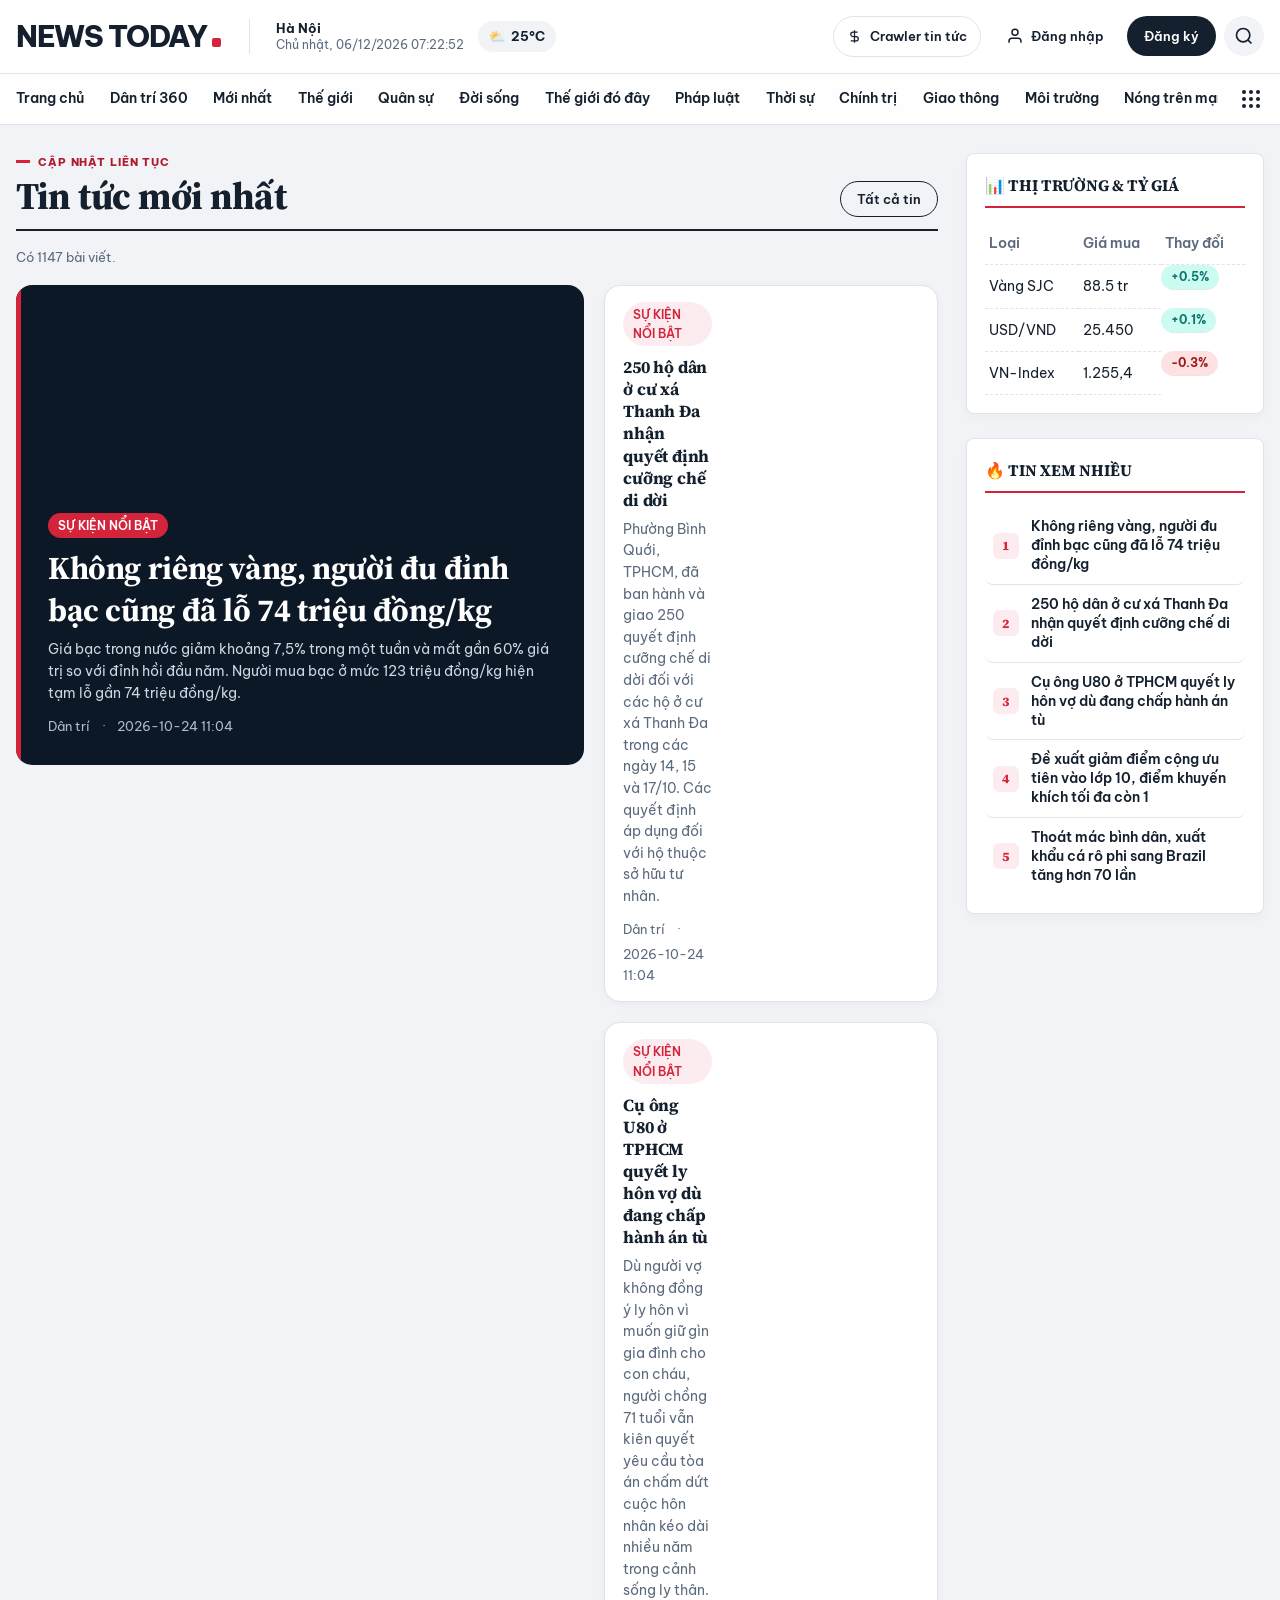
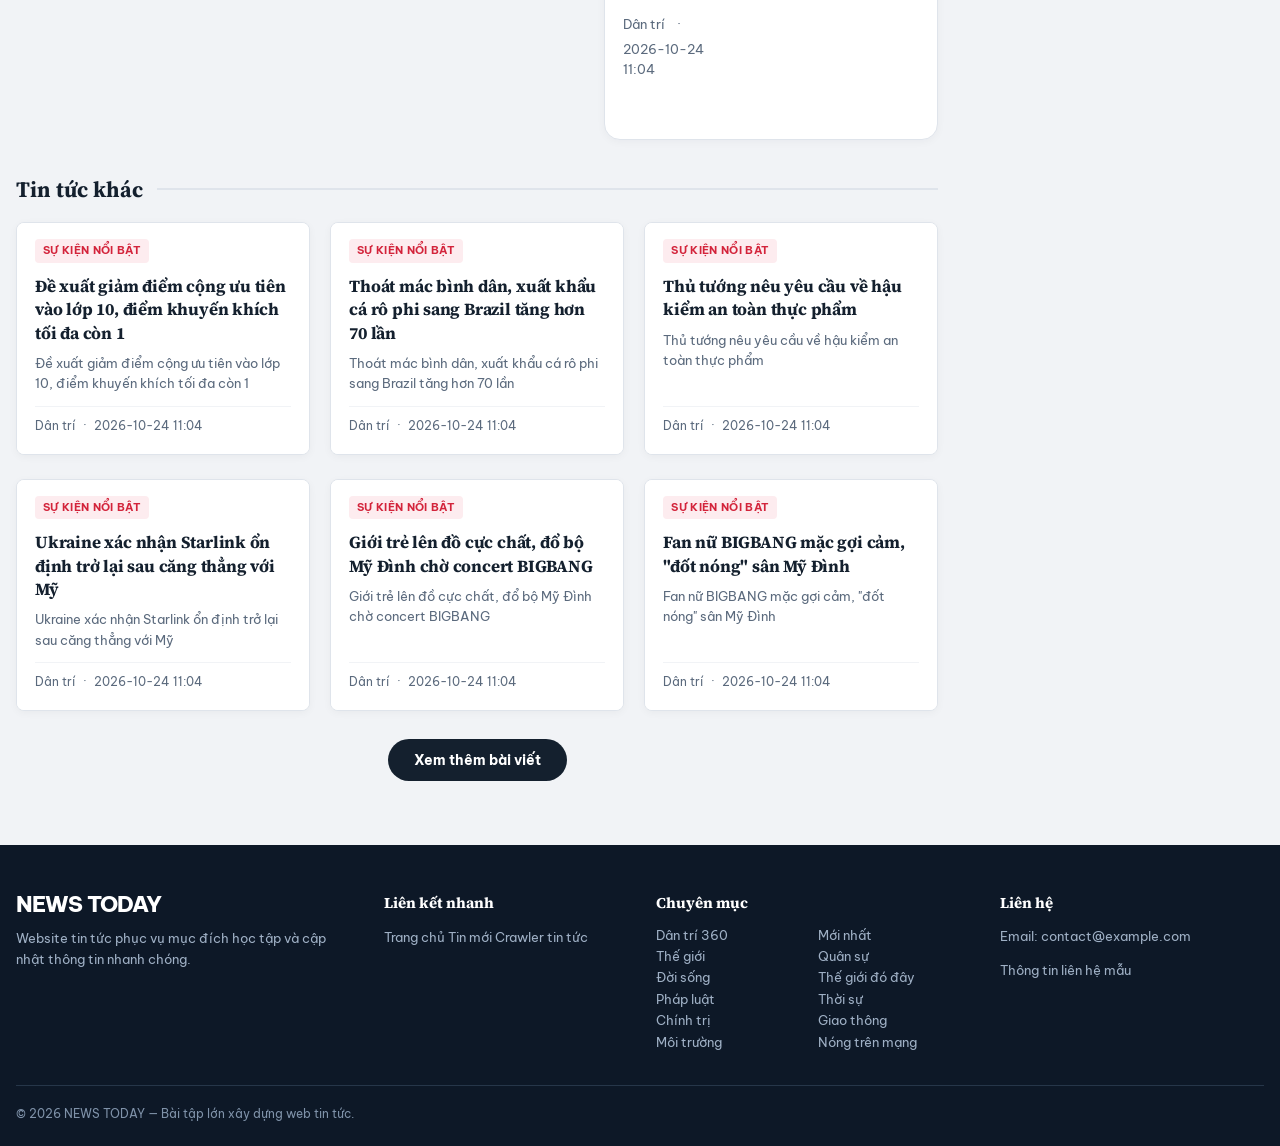
==== commit da317013: "Cập nhật dữ liệu bài viết mới và update web" ====
--- a/index.html
+++ b/index.html
@@ -17,7 +17,7 @@
       
       <!-- Khối bên trái: Logo + Ngày giờ + Nhiệt độ -->
       <div class="header-left">
-        <a class="logo" href="index.html">NEWS </a>
+        <a class="logo" href="index.html">NEWS TODAY</a>
         
         <div class="header-datetime-weather">
           <div class="location-date">
@@ -32,8 +32,11 @@
         </div>
       </div>
 
-      <!-- Khối bên phải: Crawler link + Đăng nhập / Đăng ký + Tìm kiếm -->
+      <!-- Khối bên phải: Mobile Menu Toggle + Crawler link + Đăng nhập / Đăng ký + Tìm kiếm -->
       <div class="header-right">
+        <!-- NÚT HAMBURGER CHO MOBILE -->
+        <button class="mobile-menu-toggle" id="mobile-menu-btn" type="button" aria-label="Mở menu mobile">☰</button>
+
         <a class="crawler-link" href="crawler.html">
           <svg width="15" height="15" viewBox="0 0 24 24" fill="none" stroke="currentColor" stroke-width="2"><path d="M12 2v20M17 5H9.5a3.5 3.5 0 0 0 0 7h5a3.5 3.5 0 0 1 0 7H6"/></svg>
           <span>Crawler tin tức</span>
@@ -238,20 +241,78 @@
 
   <!-- NỘI DUNG CHÍNH -->
   <main class="container page-content">
-    <div class="section-heading">
-      <div>
-        <p class="eyebrow">CẬP NHẬT LIÊN TỤC</p>
-        <h1 id="category-title">Tin tức mới nhất</h1>
-      </div>
-      <button id="show-all" class="text-button" type="button">Tất cả tin</button>
-    </div>
-    <p id="status-message" class="status-message" aria-live="polite"></p>
-    <section id="featured-news" class="featured-news" aria-label="Tin nổi bật"></section>
-    <section class="more-news-section">
-      <h2>Tin tức khác</h2>
-      <div id="news-list" class="news-list"></div>
-    </section>
+    <!-- BỐ CỤC 2 CỘT (MAIN CONTENT + SIDEBAR) -->
+    <div class="main-layout">
+      <!-- CỘT TRÁI: TIÊU ĐỀ + TIN CHÍNH & DANH SÁCH -->
+      <div class="content-left">
+        
+        <!-- TIÊU ĐỀ VÀ NÚT TẤT CẢ TIN NẰM GỌN TRONG CỘT TRÁI -->
+        <div class="section-heading">
+          <div>
+            <p class="eyebrow">CẬP NHẬT LIÊN TỤC</p>
+            <h1 id="category-title">Tin tức mới nhất</h1>
+          </div>
+          <button id="show-all" class="text-button" type="button">Tất cả tin</button>
+        </div>
+
+        <p id="status-message" class="status-message" aria-live="polite"></p>
+        <section id="featured-news" class="featured-news" aria-label="Tin nổi bật"></section>
+        
+        <section class="more-news-section">
+          <h2>Tin tức khác</h2>
+          <div id="news-list" class="news-list"></div>
+          
+          <!-- NÚT XEM THÊM (PAGINATION) -->
+          <div class="load-more-wrapper">
+            <button id="load-more-btn" class="btn-load-more" type="button" style="display: none;">
+              Xem thêm bài viết
+            </button>
+          </div>
+        </section>
+      </div>
+
+      <!-- CỘT PHẢI: SIDEBAR (TỶ GIÁ & TIN XEM NHIỀU) -->
+      <aside class="sidebar-right">
+        <!-- Widget Tỷ giá / Thị trường -->
+        <div class="widget-box">
+          <h3 class="widget-title">📊 Thị trường & Tỷ giá</h3>
+          <table class="finance-table">
+            <thead>
+              <tr>
+                <th>Loại</th>
+                <th>Giá mua</th>
+                <th>Thay đổi</th>
+              </tr>
+            </thead>
+            <tbody>
+              <tr>
+                <td>Vàng SJC</td>
+                <td>88.5 tr</td>
+                <td class="up">+0.5%</td>
+              </tr>
+              <tr>
+                <td>USD/VND</td>
+                <td>25.450</td>
+                <td class="up">+0.1%</td>
+              </tr>
+              <tr>
+                <td>VN-Index</td>
+                <td>1.255,4</td>
+                <td class="down">-0.3%</td>
+              </tr>
+            </tbody>
+          </table>
+        </div>
+
+        <!-- Widget Tin xem nhiều -->
+        <div class="widget-box">
+          <h3 class="widget-title">🔥 Tin xem nhiều</h3>
+          <div id="top-news-container"></div>
+        </div>
+      </aside>
+    </div>
   </main>
+  <div class="nav-backdrop" id="nav-backdrop"></div>
 
   <!-- HỘP TÌM KIẾM TIN TỨC -->
   <div class="search-overlay" id="search-modal" aria-hidden="true">
--- a/css/style.css
+++ b/css/style.css
@@ -17,26 +17,26 @@
   --radius: 16px;
   --radius-sm: 10px;
   --shadow-md: 0 18px 48px rgba(13, 24, 39, .18);
-  --container: 1200px;
+  --container: 1400px;
 }
 
 *, *::before, *::after { box-sizing: border-box; }
 html { scroll-behavior: smooth; scroll-padding-top: 80px; }
 body { margin: 0; color: var(--ink); background: var(--paper); font: 400 15px/1.65 var(--sans); -webkit-font-smoothing: antialiased; }
 button, input, textarea, select { font: inherit; }
-a { color: inherit; }
+a { color: inherit; text-decoration: none; }
 button { color: inherit; }
 img { max-width: 100%; }
 :focus-visible { outline: 3px solid rgba(211, 36, 59, .4); outline-offset: 3px; }
 ::selection { color: #fff; background: var(--brand); }
-.container { width: min(var(--container), calc(100% - 48px)); margin-inline: auto; }
+.container { width: min(var(--container), calc(100% - 32px)); margin-inline: auto; }
 
 /* ---------- Header ---------- */
 .site-header { position: relative; z-index: 910; padding: 16px 0; background: var(--surface); }
 .header-inner { display: flex; align-items: center; justify-content: space-between; gap: 24px; }
 .header-left, .header-right { display: flex; align-items: center; min-width: 0; }
 .header-left { gap: 28px; }
-.logo { display: inline-flex; flex-shrink: 0; align-items: baseline; gap: 2px; color: var(--ink); font: 800 clamp(24px, 2.3vw, 30px)/1 var(--sans); letter-spacing: -.045em; text-decoration: none; }
+.logo { display: inline-flex; flex-shrink: 0; align-items: baseline; gap: 2px; color: var(--ink); font: 800 clamp(24px, 2.3vw, 30px)/1 var(--sans); letter-spacing: -.045em; }
 .logo::after { width: 9px; height: 9px; margin-left: 3px; border-radius: 2px; background: var(--brand); content: ""; }
 .header-datetime-weather { display: flex; align-items: center; gap: 14px; padding-left: 26px; border-left: 1px solid var(--line); font-size: 12px; }
 .location-date { display: flex; flex-direction: column; line-height: 1.4; }
@@ -45,7 +45,7 @@
 .weather-box { display: inline-flex; align-items: center; gap: 6px; padding: 5px 11px; color: var(--ink); background: var(--paper); border-radius: 999px; font-size: 13px; font-weight: 700; white-space: nowrap; }
 .header-right { justify-content: flex-end; gap: 8px; }
 .crawler-link, .btn-auth, .search-btn, .mega-menu-toggle, .text-button { display: inline-flex; align-items: center; justify-content: center; transition: color .16s, background .16s, border-color .16s; }
-.crawler-link { gap: 8px; padding: 9px 13px; color: var(--ink); border: 1px solid var(--line); border-radius: 999px; font-size: 12.5px; font-weight: 600; text-decoration: none; white-space: nowrap; }
+.crawler-link { gap: 8px; padding: 9px 13px; color: var(--ink); border: 1px solid var(--line); border-radius: 999px; font-size: 12.5px; font-weight: 600; white-space: nowrap; }
 .crawler-link:hover, .crawler-link[aria-current="page"] { color: var(--brand); border-color: var(--brand); background: var(--brand-tint); }
 .auth-buttons { display: flex; align-items: center; gap: 6px; }
 .btn-auth { gap: 7px; min-height: 40px; padding: 8px 16px; border: 1px solid transparent; border-radius: 999px; cursor: pointer; font-size: 12.5px; font-weight: 600; white-space: nowrap; }
@@ -56,24 +56,27 @@
 .search-btn { width: 40px; height: 40px; flex-shrink: 0; border: 0; border-radius: 50%; background: var(--paper); color: var(--ink); cursor: pointer; }
 .search-btn:hover { color: #fff; background: var(--brand); }
 
-/* ---------- Navbar ---------- */
-.navbar { position: sticky; top: 0; z-index: 900; background: var(--surface); border-top: 1px solid var(--line); border-bottom: 1px solid var(--line); }
+/* ---------- YÊU CẦU 4: NAVBAR HIỆU ỨNG KÍNH MỜ (GLASSMORPHISM) ---------- */
+.navbar { 
+  position: sticky; 
+  top: 0; 
+  z-index: 900; 
+  background: rgba(255, 255, 255, 0.88); 
+  backdrop-filter: blur(12px);
+  -webkit-backdrop-filter: blur(12px);
+  border-top: 1px solid var(--line); 
+  border-bottom: 1px solid var(--line); 
+}
 .navbar-inner { display: flex; align-items: center; justify-content: space-between; min-height: 50px; gap: 10px; }
 .nav-links { display: flex; align-items: center; gap: clamp(16px, 2vw, 28px); min-width: 0; overflow-x: auto; scrollbar-width: none; white-space: nowrap; }
 .nav-links::-webkit-scrollbar { display: none; }
-.nav-links a { position: relative; display: inline-flex; align-items: center; min-height: 50px; color: var(--ink); font-size: 14px; font-weight: 600; text-decoration: none; transition: color .16s; }
+.nav-links a { position: relative; display: inline-flex; align-items: center; min-height: 50px; color: var(--ink); font-size: 14px; font-weight: 600; transition: color .16s; }
 .nav-links a::after { position: absolute; right: 0; bottom: -1px; left: 0; height: 3px; background: var(--brand); content: ""; transform: scaleX(0); transform-origin: left; transition: transform .2s; }
-.nav-links a:hover { color: var(--brand); }
-.nav-links a[aria-current="page"] { color: var(--brand); }
+.nav-links a:hover, .nav-links a[aria-current="page"] { color: var(--brand); }
 .nav-links a:hover::after, .nav-links a[aria-current="page"]::after { transform: scaleX(1); }
-.nav-links .nav-home-icon { font-size: 16px; }
 .mega-menu-toggle { display: grid; grid-template-columns: repeat(3, 4px); gap: 3px; flex-shrink: 0; padding: 10px 4px 10px 14px; border: 0; background: transparent; cursor: pointer; }
 .mega-menu-toggle span { width: 4px; height: 4px; border-radius: 50%; background: var(--ink); transition: background .16s; }
 .mega-menu-toggle:hover span, .mega-menu-toggle.active span { background: var(--brand); }
-.subnav { background: var(--paper); border-top: 1px solid var(--line); }
-.subnav-inner { display: flex; gap: 22px; overflow-x: auto; scrollbar-width: none; white-space: nowrap; }
-.subnav-inner a { padding: 10px 0; color: var(--muted); font-size: 13px; font-weight: 600; text-decoration: none; border-bottom: 2px solid transparent; }
-.subnav-inner a:hover, .subnav-inner a[aria-current="page"] { color: var(--ink); border-bottom-color: var(--brand); }
 
 .mega-menu-overlay { display: none; position: absolute; top: 100%; right: 0; left: 0; max-height: min(78vh, 720px); overflow: auto; padding: 28px 0 32px; background: var(--surface); border-bottom: 1px solid var(--line); box-shadow: var(--shadow-md); }
 .mega-menu-overlay.active { display: block; animation: menuIn .16s ease-out; }
@@ -81,122 +84,282 @@
 .mega-menu-container { display: grid; grid-template-columns: minmax(0, 3.4fr) minmax(200px, 1fr); gap: 32px; }
 .mega-grid { display: grid; grid-template-columns: repeat(4, minmax(0, 1fr)); gap: 26px 22px; align-content: start; }
 .mega-col h3 { margin: 0 0 8px; padding-bottom: 8px; border-bottom: 2px solid var(--ink); font: 700 15px/1.3 var(--serif); }
-.mega-col h3 a { text-decoration: none; }
 .mega-col h3 a:hover, .mega-col ul li a:hover { color: var(--brand); }
 .mega-col ul { margin: 0; padding: 0; list-style: none; }
 .mega-col ul li { margin: 7px 0; }
-.mega-col ul li a { color: var(--muted); font-size: 13px; text-decoration: none; }
-.mega-sidebar { display: flex; flex-direction: column; gap: 16px; padding-left: 26px; border-left: 1px solid var(--line); font-size: 13px; }
-.mega-sidebar a { display: block; margin-bottom: 7px; color: var(--ink); text-decoration: none; }
-.mega-sidebar a:hover { color: var(--brand); }
-.mega-sidebar-group { padding-bottom: 8px; border-bottom: 1px solid var(--line); }
-.mega-contact { color: var(--muted); font-size: 12.5px; overflow-wrap: anywhere; }
-.mega-contact p { margin: 0 0 12px; }
-
-/* ---------- Trang chủ ---------- */
-.page-content { padding-top: 36px; padding-bottom: 64px; }
-.section-heading { display: flex; align-items: flex-end; justify-content: space-between; gap: 18px; margin-bottom: 8px; }
-.eyebrow { display: flex; align-items: center; gap: 8px; margin: 0 0 6px; color: var(--muted); font-size: 13px; font-weight: 500; }
-.eyebrow::before { width: 8px; height: 8px; border-radius: 50%; background: var(--brand); content: ""; }
-.section-heading h1 { margin: 0; font: 800 clamp(30px, 3.6vw, 46px)/1.12 var(--serif); letter-spacing: -.02em; }
-.text-button { min-height: 40px; padding: 8px 18px; border: 1px solid var(--ink); border-radius: 999px; background: transparent; cursor: pointer; font-size: 13px; font-weight: 600; white-space: nowrap; }
+.mega-col ul li a { color: var(--muted); font-size: 13px; }
+
+/* ---------- Bố Cục Trang Chính ---------- */
+.page-content { padding-top: 28px; padding-bottom: 64px; }
+.main-layout { display: grid; grid-template-columns: 1fr; gap: 28px; }
+
+@media (min-width: 992px) {
+  .main-layout { grid-template-columns: 3.1fr 1fr; }
+}
+
+.content-left { min-width: 0; }
+.sidebar-right { display: flex; flex-direction: column; gap: 24px; }
+
+.section-heading { display: flex; align-items: flex-end; justify-content: space-between; gap: 16px; margin-bottom: 16px; padding-bottom: 12px; border-bottom: 2px solid var(--ink); }
+.eyebrow { display: flex; align-items: center; gap: 8px; margin: 0 0 4px; color: var(--brand-dark); font-size: 11px; font-weight: 800; letter-spacing: .08em; text-transform: uppercase; }
+.eyebrow::before { width: 14px; height: 3px; background: var(--brand); content: ""; }
+.section-heading h1 { margin: 0; font: 800 clamp(26px, 3vw, 38px)/1.12 var(--serif); letter-spacing: -.02em; }
+.text-button { min-height: 36px; padding: 6px 16px; border: 1px solid var(--ink); border-radius: 999px; background: transparent; cursor: pointer; font-size: 12.5px; font-weight: 600; white-space: nowrap; }
 .text-button:hover { color: #fff; background: var(--ink); }
-.status-message { margin: 0 0 20px; color: var(--muted); font-size: 13px; }
-
-.featured-news { display: grid; grid-template-columns: minmax(0, 1.7fr) minmax(300px, 1fr); gap: 20px; align-items: stretch; }
+.status-message { margin: 0 0 16px; color: var(--muted); font-size: 13px; }
+
+/* =========================================================
+   1. PHẦN TIN CHÍNH (3 BÀI NỔI BẬT Ở TRÊN)
+   ========================================================= */
+.featured-news {
+  display: grid;
+  grid-template-columns: minmax(0, 1.7fr) minmax(300px, 1fr);
+  gap: 20px;
+  align-items: stretch;
+  margin-bottom: 32px;
+}
+
 .news-card { position: relative; min-width: 0; overflow: hidden; background: var(--surface); border: 1px solid var(--line); border-radius: var(--radius); }
 .news-card h2 a::after, .news-card h3 a::after { position: absolute; inset: 0; z-index: 1; content: ""; }
 .news-card h2, .news-card h3 { margin: 10px 0 8px; font-family: var(--serif); font-weight: 700; letter-spacing: -.012em; line-height: 1.3; }
-.news-card h2 { font-size: clamp(24px, 2.8vw, 36px); }
-.news-card h3 { font-size: 19px; }
-.news-card h2 a, .news-card h3 a { text-decoration: none; transition: color .16s; }
+.news-card h2 { font-size: clamp(22px, 2.6vw, 32px); }
+.news-card h3 { font-size: 17px; }
+.news-card h2 a, .news-card h3 a { transition: color .16s; }
 .news-card:hover h2 a, .news-card:hover h3 a { color: var(--brand); }
-.news-card p { margin: 8px 0 0; color: var(--muted); font-size: 14px; line-height: 1.7; }
+.news-card p { margin: 8px 0 0; color: var(--muted); font-size: 13.5px; line-height: 1.6; }
 .news-card-media { display: block; overflow: hidden; background: #dfe5ec; }
 .news-card-media img { display: block; width: 100%; height: 100%; object-fit: cover; transition: transform .5s ease; }
 .news-card:hover .news-card-media img { transform: scale(1.03); }
 .news-card-content { min-width: 0; padding: 20px 22px; }
 .category-label { display: inline-flex; width: fit-content; max-width: 100%; padding: 3px 10px; color: var(--brand); background: var(--brand-tint); border-radius: 999px; font-size: 12px; font-weight: 600; line-height: 1.6; }
 .post-meta { display: flex; flex-wrap: wrap; align-items: center; gap: 4px 12px; margin-top: 12px; color: var(--muted); font-size: 12.5px; }
-.post-meta span + span::before, .post-meta::before { content: none; }
-
-/* Bài nổi bật: ảnh phủ chữ, hoặc khối tối khi không có ảnh */
-.featured-main { display: flex; min-height: 460px; flex-direction: column; justify-content: flex-end; color: #fff; background: var(--night); border: 0; }
+
+/* Bài lớn bên trái */
+.featured-main { display: flex; min-height: 420px; max-height: 480px; flex-direction: column; justify-content: flex-end; color: #fff; background: var(--night); border: 0; }
 .featured-main::before { position: absolute; top: 0; bottom: 0; left: 0; width: 5px; background: var(--brand); content: ""; z-index: 2; }
-.featured-main:not(:has(.news-card-media)) { background: radial-gradient(120% 90% at 100% 0%, #223a58 0%, var(--night) 60%); }
 .featured-main .news-card-media { position: absolute; inset: 0; background: var(--night); }
-.featured-main .news-card-media::after { position: absolute; inset: 0; background: linear-gradient(to top, rgba(8, 16, 28, .94) 8%, rgba(8, 16, 28, .35) 62%, rgba(8, 16, 28, .05)); content: ""; }
-.featured-main .news-card-content { position: relative; padding: 32px 36px 30px; }
+.featured-main .news-card-media::after { position: absolute; inset: 0; background: linear-gradient(to top, rgba(8, 16, 28, .95) 10%, rgba(8, 16, 28, .4) 60%, rgba(8, 16, 28, .05)); content: ""; }
+.featured-main .news-card-content { position: relative; padding: 28px 32px; z-index: 3; }
 .featured-main .category-label { color: #fff; background: var(--brand); }
-.featured-main h2 { margin-top: 14px; }
-.featured-main:hover h2 a { color: #fff; text-decoration: underline; text-decoration-thickness: 2px; text-underline-offset: 5px; }
-.featured-main p { max-width: 62ch; color: #cdd7e4; font-size: 15px; }
+.featured-main h2 { margin-top: 10px; color: #fff; }
+.featured-main h2 a { color: #fff; }
+.featured-main p { color: #cdd7e4; }
 .featured-main .post-meta { color: #aebbd0; }
+
+/* ---------- YÊU CẦU 2: TĂNG CHIỀU SÂU & HOVER CHO 2 KHỐI TIN PHỤ ---------- */
 .featured-side { display: grid; grid-template-rows: repeat(2, minmax(0, 1fr)); gap: 20px; }
-.featured-side .news-card { display: flex; flex-direction: column; justify-content: center; }
-.featured-side .news-card:has(.news-card-media) { display: grid; grid-template-columns: 128px minmax(0, 1fr); }
-.featured-side .news-card:has(.news-card-media) .news-card-media { height: 100%; min-height: 150px; }
-.featured-side .news-card-content { padding: 18px 20px; }
-.featured-side .news-card h3 { margin-top: 8px; font-size: 18px; }
-.featured-side .news-card p { font-size: 13px; }
-
-/* Danh sách dọc */
-.more-news-section { margin-top: 52px; }
-.more-news-section > h2 { display: flex; align-items: center; gap: 14px; margin: 0 0 14px; font: 700 24px/1.2 var(--serif); }
-.more-news-section > h2::after { flex: 1; height: 1px; background: var(--line); content: ""; }
-.news-list { display: block; padding: 0 28px; background: var(--surface); border: 1px solid var(--line); border-radius: var(--radius); }
-.list-card + .list-card { border-top: 1px solid var(--line); }
-.list-card .news-card { display: grid; grid-template-columns: minmax(0, 1fr); align-items: center; gap: 22px; border: 0; border-radius: 0; background: transparent; }
-.list-card .news-card:has(.news-card-media) { grid-template-columns: minmax(0, 1fr) 200px; }
-.list-card .news-card-media { order: 2; height: 130px; margin: 20px 0; border-radius: var(--radius-sm); }
-.list-card .news-card-content { padding: 22px 0; }
-.list-card .news-card h3 { margin-top: 8px; font-size: 21px; }
-.list-card .news-card p { max-width: 70ch; }
-.empty-state { padding: 28px; color: var(--muted); background: var(--surface); border: 1px dashed #c9d2de; border-radius: var(--radius); text-align: center; }
-.news-list .empty-state { border: 0; }
-.empty-state a { color: var(--brand); font-weight: 600; }
-
-/* ---------- Trang chi tiết ---------- */
-.article-container, .crawler-container { max-width: 800px; padding-top: 36px; padding-bottom: 64px; }
-.back-link { display: inline-block; margin-bottom: 18px; color: var(--muted); font-size: 13.5px; font-weight: 600; text-decoration: none; }
-.back-link:hover { color: var(--brand); }
-.article-detail { padding: clamp(24px, 5vw, 52px); background: var(--surface); border: 1px solid var(--line); border-radius: var(--radius); }
-.article-detail h1 { margin: 16px 0 8px; font: 800 clamp(28px, 4.2vw, 44px)/1.2 var(--serif); letter-spacing: -.02em; }
-.article-detail .post-meta { margin: 0 0 24px; padding-bottom: 20px; border-bottom: 1px solid var(--line); }
-.article-image { display: block; width: 100%; height: auto; margin: 0 0 26px; border-radius: var(--radius-sm); }
-.article-excerpt { margin: 0 0 24px; color: #2c3a4d; font: 600 20px/1.6 var(--serif); }
-.article-body { color: #1f2b3b; font: 400 18px/1.85 var(--serif); overflow-wrap: anywhere; }
-.article-body p { margin: 0 0 1.1em; }
-.article-body img, .article-body video { max-width: 100%; height: auto; border-radius: 6px; }
-.article-body figure { margin: 26px 0; }
-.article-body figcaption { margin-top: 8px; color: var(--muted); font: 400 13.5px/1.5 var(--sans); text-align: center; }
-.article-body a { color: var(--brand); }
-.article-body .status-message { font: 400 14px/1.6 var(--sans); }
-.source-link { color: var(--brand); font-weight: 700; }
-
-/* ---------- Crawler ---------- */
-.intro { margin: 8px 0 24px; color: var(--muted); }
-.crawler-container h1 { margin: 0; font: 800 clamp(30px, 3.6vw, 42px)/1.15 var(--serif); }
-.crawler-form { display: grid; gap: 12px; padding: 22px; background: var(--surface); border: 1px solid var(--line); border-radius: var(--radius); }
-.crawler-form label { font-size: 13.5px; font-weight: 600; }
-.crawler-form input, #article-url { width: 100%; min-height: 46px; padding: 10px 14px; border: 1px solid #cfd8e3; border-radius: var(--radius-sm); color: var(--ink); background: #fbfcfd; }
-.crawler-form input:focus { border-color: var(--brand); outline: 3px solid rgba(211, 36, 59, .12); }
-#crawl-button, #save-crawled-post { min-height: 44px; padding: 10px 20px; border: 0; border-radius: 999px; color: #fff; background: var(--ink); cursor: pointer; font-weight: 600; }
-#crawl-button:hover, #save-crawled-post:hover { background: var(--brand); }
-#crawl-button:disabled { cursor: wait; opacity: .6; }
-#crawler-status { margin: 14px 0; font-size: 13.5px; }
-#crawler-result { margin-top: 18px; padding: 20px; background: var(--surface); border: 1px solid var(--line); border-radius: var(--radius); }
-#crawler-result h2, .saved-section h2 { margin: 0 0 12px; font: 700 20px/1.3 var(--serif); }
-#crawler-json { max-height: 460px; margin: 0 0 14px; padding: 16px; overflow: auto; border-radius: var(--radius-sm); color: #dce8f7; background: var(--night); font: 12.5px/1.65 ui-monospace, Menlo, Consolas, monospace; white-space: pre-wrap; overflow-wrap: anywhere; }
-.saved-section { margin-top: 34px; }
-.saved-posts { display: grid; gap: 8px; margin: 0; padding: 0; list-style: none; }
-.saved-posts li { display: flex; align-items: center; justify-content: space-between; gap: 12px; padding: 12px 16px; background: var(--surface); border: 1px solid var(--line); border-radius: var(--radius-sm); font-size: 14px; }
-.saved-posts a { font-weight: 600; text-decoration: none; }
-.saved-posts a:hover { color: var(--brand); }
-.link-danger { border: 0; background: none; color: var(--brand-dark); cursor: pointer; font-weight: 600; }
-.notice { margin-top: 28px; padding: 14px 18px; color: #5a4a14; background: #fff8e1; border-left: 4px solid #e5b92f; border-radius: 6px; font-size: 13.5px; }
-
-/* ---------- Tìm kiếm & đăng nhập ---------- */
+.featured-side .news-card { 
+  display: flex; 
+  flex-direction: column; 
+  justify-content: center;
+  box-shadow: 0 2px 8px rgba(13, 24, 39, 0.04);
+  transition: transform 0.25s ease, box-shadow 0.25s ease, border-color 0.25s ease;
+}
+.featured-side .news-card:hover {
+  transform: translateY(-3px);
+  box-shadow: 0 10px 24px rgba(13, 24, 39, 0.08);
+  border-color: var(--brand);
+}
+.featured-side .news-card:has(.news-card-media) { display: grid; grid-template-columns: 125px minmax(0, 1fr); }
+.featured-side .news-card:has(.news-card-media) .news-card-media { height: 100%; min-height: 120px; border-radius: var(--radius-sm) 0 0 var(--radius-sm); }
+.featured-side .news-card-content { padding: 16px 18px; }
+
+/* =========================================================
+   2. PHẦN TIN PHỤ (TIN TỨC KHÁC)
+   ========================================================= */
+.more-news-section { margin-top: 36px; }
+.more-news-section > h2 { display: flex; align-items: center; gap: 14px; margin: 0 0 20px; font: 700 22px/1.2 var(--serif); color: var(--ink); }
+.more-news-section > h2::after { flex: 1; height: 2px; background: var(--line); content: ""; }
+
+.news-list {
+  display: grid;
+  grid-template-columns: repeat(3, 1fr);
+  gap: 24px 20px;
+}
+
+.list-card {
+  width: 100%;
+}
+
+.list-card .news-card {
+  position: relative;
+  display: flex;
+  flex-direction: column;
+  height: 100%;
+  background: var(--surface);
+  border: 1px solid var(--line);
+  border-radius: 8px;
+  overflow: hidden;
+  box-shadow: 0 2px 8px rgba(0, 0, 0, 0.04);
+  transition: border-color 0.2s ease, box-shadow 0.2s ease, transform 0.2s ease;
+}
+
+.list-card .news-card:hover {
+  border-color: var(--brand);
+  box-shadow: 0 6px 16px rgba(0, 0, 0, 0.08);
+  transform: translateY(-2px);
+}
+
+.list-card .news-card-media {
+  position: relative;
+  width: 100%;
+  height: 180px;
+  margin: 0;
+  background: #edf2f7;
+  overflow: hidden;
+  flex-shrink: 0;
+}
+
+.list-card .news-card-media img {
+  width: 100%;
+  height: 100%;
+  object-fit: cover;
+  transition: transform 0.4s ease;
+}
+
+.list-card .news-card:hover .news-card-media img {
+  transform: scale(1.04);
+}
+
+.list-card .news-card::after {
+  display: none;
+}
+
+.list-card .news-card-content {
+  position: relative;
+  display: flex;
+  flex-direction: column;
+  flex: 1;
+  padding: 16px 18px 18px;
+  color: var(--ink);
+  background: var(--surface);
+}
+
+.list-card .category-label {
+  display: inline-block;
+  width: fit-content;
+  background: var(--brand-tint);
+  color: var(--brand);
+  font-size: 11px;
+  font-weight: 700;
+  letter-spacing: 0.03em;
+  text-transform: uppercase;
+  padding: 3px 8px;
+  border-radius: 4px;
+  margin-bottom: 8px;
+  box-shadow: none;
+}
+
+.list-card .news-card h3 {
+  color: var(--ink) !important;
+  font-family: var(--serif);
+  font-weight: 700;
+  font-size: 17px;
+  line-height: 1.38;
+  margin: 4px 0 8px;
+  text-shadow: none;
+}
+
+.list-card .news-card h3 a {
+  color: var(--ink) !important;
+  text-decoration: none;
+  transition: color 0.16s ease;
+}
+
+.list-card .news-card:hover h3 a {
+  color: var(--brand) !important;
+}
+
+.list-card .news-card p {
+  color: var(--muted) !important;
+  font-size: 13px;
+  line-height: 1.55;
+  margin: 0 0 12px;
+  display: -webkit-box;
+  -webkit-line-clamp: 3;
+  -webkit-box-orient: vertical;
+  overflow: hidden;
+}
+
+.list-card .post-meta {
+  margin-top: auto;
+  padding-top: 10px;
+  border-top: 1px solid var(--paper);
+  color: var(--muted) !important;
+  font-size: 11.5px;
+  display: flex;
+  align-items: center;
+  gap: 8px;
+}
+
+/* ---------- Sidebar Widgets ---------- */
+.widget-box { padding: 18px; background: var(--surface); border: 1px solid var(--line); border-radius: 8px; box-shadow: 0 4px 12px rgba(0,0,0,0.03); }
+.widget-title { margin: 0 0 14px 0; padding-bottom: 8px; border-bottom: 2px solid var(--brand); color: var(--ink); font-family: var(--serif); font-size: 16px; font-weight: 700; text-transform: uppercase; }
+
+/* ---------- YÊU CẦU 1: BẢNG TỶ GIÁ (BADGE NỔI) ---------- */
+.finance-table { width: 100%; border-collapse: collapse; font-size: 13.5px; }
+.finance-table th, .finance-table td { padding: 10px 4px; text-align: left; border-bottom: 1px dashed var(--line); }
+.finance-table th { color: var(--muted); font-weight: 600; }
+.finance-table .up, .finance-table .down {
+  display: inline-block;
+  padding: 2px 10px;
+  border-radius: 20px;
+  font-size: 12px;
+  font-weight: 700;
+  text-align: center;
+}
+.finance-table .up { color: #0f766e; background: #ccfbf1; }
+.finance-table .down { color: #991b1b; background: #fee2e2; }
+
+/* ---------- YÊU CẦU 3: TÚT LAI WIDGET TIN XEM NHIỀU ---------- */
+.top-news-list { margin: 0; padding: 0; list-style: none; }
+.top-news-item { 
+  display: flex; 
+  align-items: center; 
+  gap: 12px; 
+  padding: 10px 8px; 
+  border-bottom: 1px solid var(--line); 
+  border-radius: 8px;
+  transition: background 0.2s ease;
+}
+.top-news-item:hover { background: var(--paper); }
+.top-news-item:last-child { border-bottom: 0; }
+.top-news-num { 
+  display: inline-flex;
+  align-items: center;
+  justify-content: center;
+  width: 26px;
+  height: 26px;
+  background: var(--brand-tint);
+  color: var(--brand); 
+  border-radius: 6px;
+  font-family: var(--serif); 
+  font-size: 13px; 
+  font-weight: 800; 
+  line-height: 1; 
+  flex-shrink: 0;
+}
+.top-news-title { color: var(--ink); font-size: 13.5px; font-weight: 600; line-height: 1.4; transition: color 0.16s; }
+.top-news-title:hover { color: var(--brand); }
+
+/* Skeleton & Load More */
+@keyframes shimmer { 0% { background-position: -200px 0; } 100% { background-position: 200px 0; } }
+.skeleton { background: linear-gradient(90deg, #e0e6ed 25%, #f1f5f9 50%, #e0e6ed 75%); background-size: 200px 100%; animation: shimmer 1.5s infinite; border-radius: 4px; }
+.skeleton-card { display: flex; flex-direction: column; gap: 10px; padding: 16px; background: var(--surface); border: 1px solid var(--line); border-radius: 8px; margin-bottom: 18px; }
+.skeleton-img { width: 100%; height: 160px; }
+.skeleton-title { height: 20px; width: 85%; }
+.skeleton-text { height: 14px; width: 100%; }
+.skeleton-text-short { height: 14px; width: 60%; }
+
+.load-more-wrapper { margin-top: 28px; text-align: center; }
+.btn-load-more { display: inline-flex; align-items: center; justify-content: center; padding: 10px 26px; background: var(--ink); color: #fff; border: 0; border-radius: 999px; font-size: 13.5px; font-weight: 700; cursor: pointer; transition: background 0.2s; }
+.btn-load-more:hover { background: var(--brand); }
+
+/* Mobile & Responsive */
+.mobile-menu-toggle { display: none; width: 40px; height: 40px; align-items: center; justify-content: center; background: var(--paper); border: 0; border-radius: 50%; color: var(--ink); font-size: 20px; cursor: pointer; }
+.nav-backdrop { display: none; position: fixed; inset: 0; background: rgba(13, 24, 39, 0.6); backdrop-filter: blur(3px); z-index: 1050; }
+.nav-backdrop.open { display: block; }
+
 .search-overlay, .auth-modal-overlay { display: none; position: fixed; inset: 0; overflow: auto; background: rgba(13, 24, 39, .62); backdrop-filter: blur(5px); }
 .search-overlay { z-index: 2100; align-items: flex-start; justify-content: center; padding: min(10vh, 80px) 18px 24px; }
 .auth-modal-overlay { z-index: 2200; align-items: center; justify-content: center; padding: 20px; }
@@ -205,359 +368,25 @@
 .search-panel { width: min(720px, 100%); padding: 30px; }
 .auth-modal-card { width: min(450px, 100%); max-height: min(92vh, 850px); overflow-y: auto; }
 @keyframes modalIn { from { opacity: 0; transform: translateY(10px); } to { opacity: 1; transform: none; } }
-.search-panel h2 { margin: 0 40px 4px 0; font: 700 26px/1.3 var(--serif); }
-.search-intro { margin: 0 0 18px; color: var(--muted); font-size: 14px; }
-.search-close, .auth-close-btn { display: inline-flex; align-items: center; justify-content: center; width: 36px; height: 36px; border: 0; border-radius: 50%; background: var(--paper); cursor: pointer; font-size: 22px; }
-.search-close { position: absolute; top: 22px; right: 22px; }
-.auth-close-btn { position: absolute; top: 12px; right: 12px; z-index: 3; }
-.search-close:hover, .auth-close-btn:hover { color: #fff; background: var(--brand); }
-.site-search-form { display: flex; gap: 8px; }
-.site-search-form input { min-width: 0; flex: 1; height: 48px; padding: 0 16px; border: 1px solid #cfd8e3; border-radius: 999px; background: #fbfcfd; }
-.site-search-form input:focus { border-color: var(--brand); outline: 3px solid rgba(211, 36, 59, .12); }
-.search-submit { min-width: 112px; padding: 0 20px; color: #fff; background: var(--ink); border: 0; border-radius: 999px; cursor: pointer; font-weight: 600; }
-.search-submit:hover { background: var(--brand); }
-.search-status { margin: 14px 0 0; color: var(--muted); font-size: 13px; }
-.search-results { display: grid; gap: 4px; max-height: min(48vh, 400px); margin-top: 8px; overflow: auto; }
-.search-result { display: block; padding: 12px 14px; border-radius: var(--radius-sm); text-decoration: none; }
-.search-result:hover { background: var(--paper); }
-.search-result .category-label { font-size: 11.5px; }
-.search-result-title { display: block; margin-top: 5px; font: 700 16px/1.4 var(--serif); }
-.search-result-meta { display: block; margin-top: 3px; color: var(--muted); font-size: 12px; }
-
-.auth-tabs { display: flex; gap: 4px; padding: 10px 52px 0 10px; border-bottom: 1px solid var(--line); }
-.auth-tab { flex: 1; padding: 12px 8px; border: 0; border-bottom: 3px solid transparent; background: transparent; color: var(--muted); cursor: pointer; font-size: 14px; font-weight: 600; }
-.auth-tab.active { color: var(--ink); border-bottom-color: var(--brand); }
-.auth-body { padding: 24px; }
-.social-login-group { display: grid; gap: 9px; margin-bottom: 18px; }
-.btn-social { display: flex; align-items: center; justify-content: center; gap: 10px; width: 100%; min-height: 44px; padding: 9px 12px; border: 1px solid #cfd8e3; border-radius: 999px; background: #fff; cursor: pointer; font-size: 13.5px; font-weight: 600; transition: background .16s; }
-.btn-google:hover { background: var(--paper); }
-.btn-facebook { color: #fff; background: #1877f2; border-color: #1877f2; }
-.btn-facebook:hover { background: #1466d0; }
-.auth-divider { display: flex; align-items: center; gap: 8px; margin: 18px 0; color: var(--muted); font-size: 12px; }
-.auth-divider::before, .auth-divider::after { flex: 1; border-bottom: 1px solid var(--line); content: ""; }
-.auth-divider span { padding: 0 4px; white-space: nowrap; }
-.auth-form { display: none; }
-.auth-form.active { display: block; }
-.form-group { margin-bottom: 14px; }
-.form-group label { display: block; margin-bottom: 6px; font-size: 13px; font-weight: 600; }
-.form-group input { width: 100%; min-height: 44px; padding: 10px 14px; border: 1px solid #cfd8e3; border-radius: var(--radius-sm); outline: none; background: #fbfcfd; font-size: 14px; }
-.form-group input:focus { border-color: var(--brand); box-shadow: 0 0 0 3px rgba(211, 36, 59, .12); }
-.form-actions { display: flex; align-items: center; justify-content: space-between; gap: 12px; margin-bottom: 16px; font-size: 12.5px; }
-.remember-me { display: flex; align-items: center; gap: 6px; cursor: pointer; }
-.remember-me input { accent-color: var(--brand); }
-.forgot-pass, .remember-me a { color: var(--brand); font-weight: 600; text-decoration: none; }
-.forgot-pass:hover, .remember-me a:hover { text-decoration: underline; }
-.btn-submit { width: 100%; min-height: 46px; padding: 11px; border: 0; border-radius: 999px; color: #fff; background: var(--ink); cursor: pointer; font-size: 14px; font-weight: 700; transition: background .16s; }
-.btn-submit:hover { background: var(--brand); }
-
-/* ---------- Footer ---------- */
+
+/* Footer */
 .site-footer { padding: 48px 0 22px; color: #c3cedc; background: var(--night); }
 .footer-grid { display: grid; grid-template-columns: 1.4fr 1fr 1.3fr 1.1fr; gap: 32px; }
 .footer-grid h2 { margin: 0 0 12px; color: #fff; font: 800 22px/1 var(--sans); letter-spacing: -.04em; }
 .footer-grid h3 { margin: 0 0 12px; color: #fff; font: 700 15px/1.3 var(--serif); }
 .footer-grid p, .footer-grid a { color: #9fb0c5; font-size: 13px; }
-.footer-grid p { margin: 0 0 9px; }
-.footer-grid a { display: block; width: fit-content; margin: 7px 0; text-decoration: none; }
-.footer-grid a:hover { color: #fff; }
 .footer-links { display: grid; grid-template-columns: repeat(2, minmax(0, 1fr)); gap: 0 12px; }
 .copyright { margin-top: 32px; padding-top: 18px; border-top: 1px solid #263649; color: #7f92a9; font-size: 12px; }
 
-/* ---------- Responsive ---------- */
-@media (max-width: 1060px) {
-  .container { width: min(var(--container), calc(100% - 36px)); }
-  .header-left { gap: 18px; }
-  .header-datetime-weather { padding-left: 16px; }
-  .mega-menu-container { grid-template-columns: minmax(0, 1fr); }
-  .mega-sidebar { display: grid; grid-template-columns: repeat(2, minmax(0, 1fr)); padding: 18px 0 0; border-top: 1px solid var(--line); border-left: 0; }
-}
-@media (max-width: 850px) {
-  .header-datetime-weather { display: none; }
-  .featured-news { grid-template-columns: minmax(0, 1fr); }
-  .featured-main { min-height: 400px; }
-  .featured-side { grid-template-columns: repeat(2, minmax(0, 1fr)); grid-template-rows: auto; }
-  .featured-side .news-card:has(.news-card-media) { grid-template-columns: minmax(0, 1fr); }
-  .featured-side .news-card:has(.news-card-media) .news-card-media { height: 150px; min-height: 0; }
-  .footer-grid { grid-template-columns: repeat(2, minmax(0, 1fr)); }
-  .mega-grid { grid-template-columns: repeat(3, minmax(0, 1fr)); }
-}
-@media (max-width: 650px) {
-  .container { width: calc(100% - 28px); }
+/* Media Queries Responsive */
+@media (max-width: 990px) {
+  .featured-news { grid-template-columns: 1fr; }
+  .news-list { grid-template-columns: repeat(2, 1fr); }
+}
+
+@media (max-width: 600px) {
+  .news-list { grid-template-columns: 1fr; }
   .site-header { padding: 12px 0; }
   .logo { font-size: 24px; }
-  .crawler-link { width: 40px; height: 40px; padding: 0; }
-  .crawler-link span, .btn-login span { display: none; }
-  .btn-login { width: 40px; padding: 0; background: var(--paper); }
-  .btn-register { display: none; }
-  .nav-links a { min-height: 46px; font-size: 13.5px; }
-  .mega-grid { grid-template-columns: repeat(2, minmax(0, 1fr)); gap: 20px 16px; }
-  .mega-sidebar { grid-template-columns: minmax(0, 1fr); }
-  .page-content { padding-top: 26px; padding-bottom: 44px; }
-  .section-heading { align-items: center; }
-  .featured-main { min-height: 360px; }
-  .featured-main .news-card-content { padding: 22px 20px 22px 24px; }
-  .featured-main h2 { font-size: 25px; }
-  .featured-side { grid-template-columns: minmax(0, 1fr); }
-  .featured-side .news-card:has(.news-card-media) { grid-template-columns: 112px minmax(0, 1fr); }
-  .featured-side .news-card:has(.news-card-media) .news-card-media { height: 100%; min-height: 120px; }
-  .news-list { padding: 0 16px; }
-  .list-card .news-card:has(.news-card-media) { grid-template-columns: minmax(0, 1fr) 104px; gap: 14px; }
-  .list-card .news-card-media { height: 84px; margin: 16px 0; }
-  .list-card .news-card-content { padding: 16px 0; }
-  .list-card .news-card h3 { font-size: 17px; }
-  .list-card .news-card p { display: none; }
-  .article-body { font-size: 17px; }
-  .search-panel { padding: 24px 18px 20px; }
-  .site-search-form { flex-direction: column; }
-  .site-search-form input, .search-submit { width: 100%; height: 46px; }
-  .auth-body { padding: 20px 18px; }
-  .footer-grid { gap: 24px 16px; }
-  .footer-links { grid-template-columns: 1fr; }
-}
-@media (max-width: 390px) {
-  .footer-grid { grid-template-columns: 1fr; }
-}
-@media (prefers-reduced-motion: reduce) {
-  *, *::before, *::after { scroll-behavior: auto !important; animation-duration: .01ms !important; transition-duration: .01ms !important; }
-}
-
-/* ---------- NEWS TODAY: editorial print identity ---------- */
-:root {
-  --ink: #202b30;
-  --night: #16272d;
-  --paper: #edf2f2;
-  --surface: #fbfdfc;
-  --line: #d5dfe0;
-  --muted: #5b6d72;
-  --brand: #d74f35;
-  --brand-dark: #a83a27;
-  --brand-tint: #fbe8e2;
-  --radius: 5px;
-  --radius-sm: 3px;
-  --shadow-md: 0 22px 60px rgba(22, 39, 45, .2);
-  --container: 1260px;
-}
-
-body {
-  background: linear-gradient(180deg, #f6f8f7 0, var(--paper) 480px);
-}
-
-.site-header {
-  padding: 18px 0;
-  border-top: 4px solid var(--brand);
-  background: var(--surface);
-}
-
-.logo {
-  font-family: var(--serif);
-  font-size: clamp(27px, 2.7vw, 36px);
-  letter-spacing: 0;
-}
-
-.logo::after {
-  width: 8px;
-  height: 8px;
-  border-radius: 0;
-  background: #e7684a;
-}
-
-.navbar {
-  color: #f8f5e9;
-  background: var(--night);
-  border-color: #294039;
-}
-
-.nav-links a { color: #e6eee8; }
-.nav-links a:hover, .nav-links a[aria-current="page"] { color: #f0c961; }
-.nav-links a::after { background: #e7684a; }
-.mega-menu-toggle span { background: #e6eee8; }
-.subnav { background: #e9ece2; }
-.mega-menu-overlay { background: var(--surface); }
-
-.page-content { padding-top: 42px; }
-.section-heading {
-  margin-bottom: 18px;
-  padding-bottom: 18px;
-  border-bottom: 1px solid var(--ink);
-}
-
-.eyebrow {
-  color: var(--brand-dark);
-  font-size: 11px;
-  font-weight: 800;
-  letter-spacing: .08em;
-  text-transform: uppercase;
-}
-
-.eyebrow::before {
-  width: 18px;
-  height: 3px;
-  border-radius: 0;
-  background: #e7684a;
-}
-
-.section-heading h1 { font-size: clamp(32px, 3.8vw, 48px); }
-.text-button { border-radius: 3px; }
-
-.news-card {
-  border-color: var(--line);
-  border-radius: 5px;
-}
-
-.featured-main {
-  min-height: 500px;
-  background: var(--night);
-  border-radius: 5px;
-}
-
-.featured-main::before { width: 6px; background: #e7684a; }
-.featured-main .category-label { color: var(--ink); background: #f0c961; }
-.featured-side { gap: 14px; }
-.featured-side .news-card { border-radius: 3px; }
-.category-label { border-radius: 2px; }
-
-.more-news-section { margin-top: 58px; }
-.more-news-section > h2 {
-  font-size: 26px;
-  letter-spacing: 0;
-}
-
-.news-list {
-  padding: 0 24px;
-  background: transparent;
-  border: 0;
-  border-top: 2px solid var(--ink);
-  border-radius: 0;
-}
-
-.list-card + .list-card { border-top-color: var(--line); }
-.list-card .news-card-media { border-radius: 3px; }
-.list-card .news-card h3 { font-size: 22px; }
-
-.article-container, .crawler-container { padding-top: 42px; }
-.article-detail {
-  border-top: 4px solid var(--brand);
-  border-radius: 4px;
-  box-shadow: 0 8px 24px rgba(23, 41, 37, .05);
-}
-
-.article-detail h1 { font-size: clamp(30px, 4.4vw, 48px); }
-.article-image { border-radius: 3px; }
-.crawler-form, #crawler-result {
-  border-radius: 4px;
-  box-shadow: 0 8px 24px rgba(23, 41, 37, .04);
-}
-
-.crawler-form input, #article-url,
-.site-search-form input, .form-group input {
-  border-color: #cbd4ca;
-  border-radius: 3px;
-  background: #fffefb;
-}
-
-#crawl-button, #save-crawled-post, .search-submit, .btn-submit {
-  border-radius: 3px;
-  background: var(--brand);
-}
-
-.site-footer {
-  border-top: 5px solid #e7684a;
-  background: var(--night);
-}
-
-.copyright { border-top-color: #294039; }
-.notice { border-left-color: #e7684a; border-radius: 2px; }
-
-@media (max-width: 650px) {
-  .site-header { padding: 12px 0; }
-  .page-content { padding-top: 28px; }
-  .section-heading { align-items: flex-start; }
-  .featured-main { min-height: 380px; }
-  .news-list { padding: 0 4px; }
-  .list-card .news-card h3 { font-size: 18px; }
-}
-
-.news-list {
-  display: block;
-  columns: 3;
-  column-gap: 18px;
-}
-
-.news-list > .empty-state { break-inside: avoid; }
-.list-card { display: inline-block; width: 100%; margin: 0 0 18px; break-inside: avoid; vertical-align: top; }
-.list-card + .list-card { border-top: 0; }
-
-.list-card .news-card,
-.list-card .news-card:has(.news-card-media) {
-  display: flex;
-  position: relative;
-  min-height: 220px;
-  flex-direction: column;
-  align-items: stretch;
-  gap: 0;
-  border: 1px solid var(--line);
-  border-radius: 4px;
-  background: var(--surface);
-  transition: transform .24s ease, box-shadow .24s ease, border-color .24s ease;
-}
-
-.list-card .news-card:has(.news-card-media) {
-  aspect-ratio: 4 / 3;
-  overflow: hidden;
-  border: 0;
-  color: #fff;
-  background: var(--night);
-}
-
-.list-card:nth-child(5n + 2) .news-card:has(.news-card-media) { aspect-ratio: 3 / 4; }
-.list-card:nth-child(4n + 3) .news-card:has(.news-card-media) { aspect-ratio: 16 / 10; }
-
-.list-card .news-card-media {
-  position: absolute;
-  inset: 0;
-  order: 0;
-  height: 100%;
-  margin: 0;
-  background: var(--night);
-}
-
-.list-card .news-card-media::after {
-  position: absolute;
-  inset: 0;
-  background: linear-gradient(180deg, rgba(12, 22, 29, .02) 24%, rgba(12, 22, 29, .88) 100%);
-  content: "";
-}
-
-.list-card .news-card-media img { height: 100%; }
-.list-card .news-card-content { position: relative; z-index: 1; margin-top: auto; padding: 20px; }
-.list-card .news-card h3 { font-size: 20px; }
-.list-card .news-card:has(.news-card-media) h3 a { color: #fff; }
-.list-card .news-card:has(.news-card-media) p { color: #e4e9eb; }
-.list-card .news-card:has(.news-card-media) .post-meta { color: #d0dadd; }
-.list-card .news-card:has(.news-card-media) .category-label { color: #fff; background: var(--brand); }
-
-.list-card .news-card:hover,
-.list-card .news-card:focus-within {
-  z-index: 2;
-  transform: translateY(-5px);
-  border-color: var(--brand);
-  box-shadow: 0 16px 34px rgba(22, 39, 45, .2);
-}
-
-.list-card .news-card:has(.news-card-media):hover .news-card-media img,
-.list-card .news-card:has(.news-card-media):focus-within .news-card-media img {
-  transform: scale(1.06);
-}
-
-@media (max-width: 850px) {
-  .news-list { columns: 2; }
-}
-
-@media (max-width: 650px) {
-  .news-list { columns: 1; }
-  .list-card .news-card-content { padding: 18px; }
-  .list-card .news-card:has(.news-card-media) { aspect-ratio: 4 / 3; }
-}
-
-@media (prefers-reduced-motion: reduce) {
-  .list-card .news-card { transition: none; }
-}
+  .crawler-link span, .btn-login span, .btn-register { display: none; }
+}
